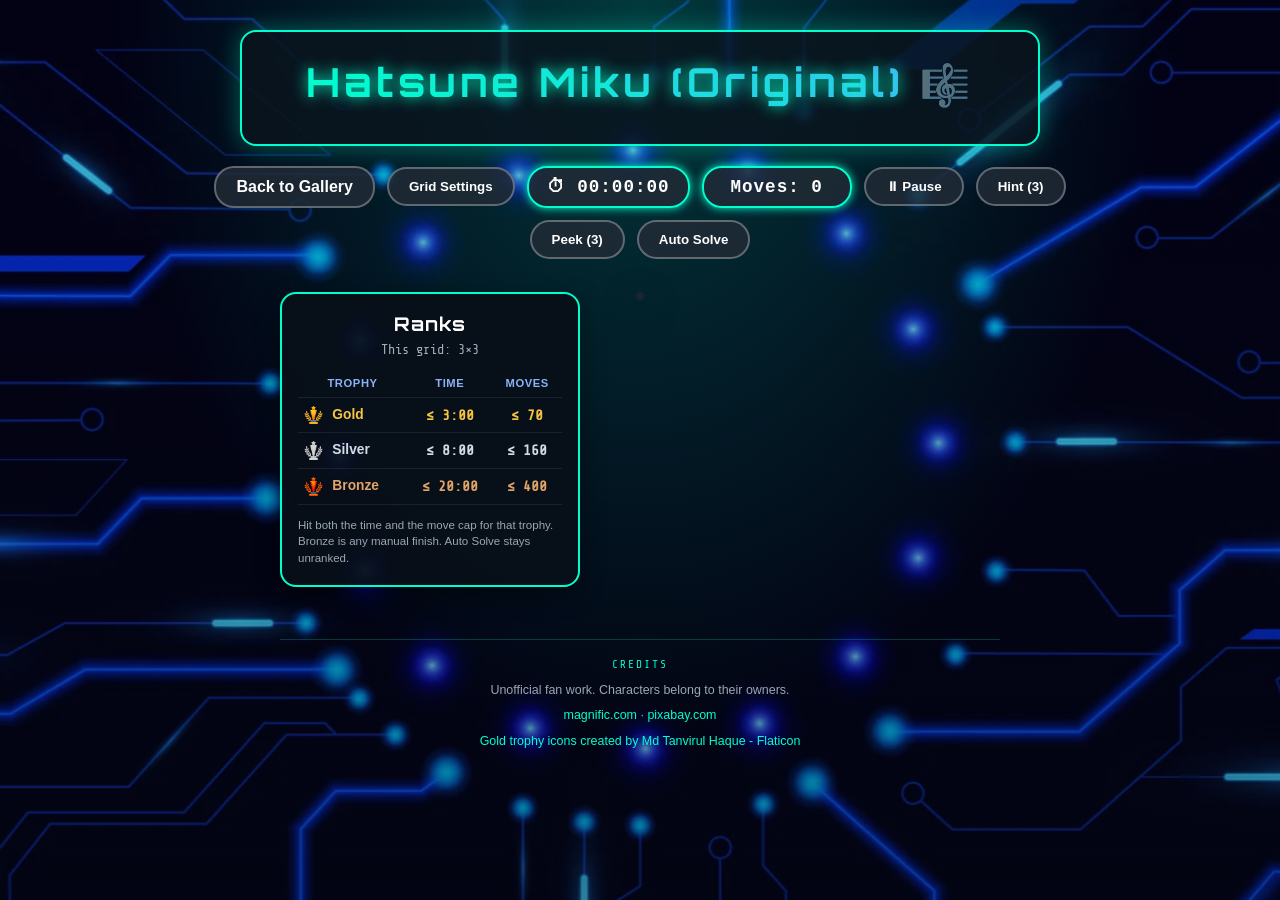
==== workspace_template.html @ a2459b5b "Add Peek timer freeze, footer credits, and the new README screenshot grid." ====
<!DOCTYPE html>
<html lang="en">
<head>
    <meta charset="UTF-8">
    <meta name="viewport" content="width=device-width, initial-scale=1.0">
    <title>Sliding Puzzle Workspace</title>
    <link rel="stylesheet" href="style_sheet.css?v=peek1">
    <link rel="preload" as="image" href="icons/trophy-gold.png?v=crop2">
    <link rel="preload" as="image" href="icons/trophy-silver.png?v=crop2">
    <link rel="preload" as="image" href="icons/trophy-bronze.png?v=crop2">
</head>
<body class="workspace-page">
    <div id="bgImageLayerA" class="bg-image-layer active"></div>
    <div id="bgImageLayerB" class="bg-image-layer"></div>
    <div class="bg-wash" aria-hidden="true"></div>


    <header>
        <h1 id="game-title">Loading Puzzle...</h1>
    </header>

    <main class="controls" aria-label="Game controls and stats">
        <a href="index.html" class="back-btn">Back to Gallery</a>
        <button class="size-btn" onclick="showModificationModal()" aria-haspopup="dialog" aria-controls="mod-modal-overlay">Grid Settings</button>
        <div id="timer-display" class="timer-banner" role="status" aria-live="polite" aria-label="Elapsed Time">00:00:00</div>
        <div id="move-display" class="timer-banner" role="status" aria-live="polite" aria-label="Moves Count">Moves: 0</div>
        <button id="pause-btn" class="size-btn" onclick="togglePauseGame()">Pause</button>
        <button id="hint-btn" class="size-btn" onclick="triggerHint()">Hint (<span id="hints-count">3</span>)</button>
        <button id="peek-btn" class="size-btn" onclick="triggerPeek()">Peek (<span id="peeks-count">3</span>)</button>
        <button id="solve-btn" class="size-btn" onclick="triggerAutoSolve()">Auto Solve</button>
    </main>

    <div class="workspace-stage">
        <aside id="rank-panel" class="rank-panel" aria-label="Rank requirements for this grid">
            <h2>Ranks</h2>
            <p id="rank-grid-label" class="rank-grid-label">This grid: 3×3</p>
            <table class="rank-table">
                <thead>
                    <tr>
                        <th scope="col">Trophy</th>
                        <th scope="col">Time</th>
                        <th scope="col">Moves</th>
                    </tr>
                </thead>
                <tbody id="rank-table-body">
                    <tr class="rank-row-gold">
                        <th scope="row"><img class="trophy-icon" src="icons/trophy-gold.png?v=crop2" width="22" height="22" alt=""> Gold</th>
                        <td>≤ 3:00</td>
                        <td>≤ 70</td>
                    </tr>
                    <tr class="rank-row-silver">
                        <th scope="row"><img class="trophy-icon" src="icons/trophy-silver.png?v=crop2" width="22" height="22" alt=""> Silver</th>
                        <td>≤ 8:00</td>
                        <td>≤ 160</td>
                    </tr>
                    <tr class="rank-row-bronze">
                        <th scope="row"><img class="trophy-icon" src="icons/trophy-bronze.png?v=crop2" width="22" height="22" alt=""> Bronze</th>
                        <td>≤ 20:00</td>
                        <td>≤ 400</td>
                    </tr>
                </tbody>
            </table>
            <p class="rank-note">Hit both the time and the move cap for that trophy. Bronze is any manual finish. Auto Solve stays unranked.</p>
        </aside>
        <div id="puzzle-container" role="grid" aria-label="Sliding Puzzle Grid Board"></div>
    </div>

    <div id="peek-overlay" class="peek-overlay" aria-hidden="true">
        <img id="peek-image" alt="Full illustration reference">
        <p class="peek-caption">Reference</p>
    </div>

    <div id="mod-modal-overlay" class="modal-overlay" role="dialog" aria-modal="true" aria-labelledby="mod-modal-title" aria-describedby="mod-modal-desc" aria-hidden="true">
        <div class="modal-card" id="mod-modal-card">
            <h2 id="mod-modal-title">Grid Size</h2>
            <p id="mod-modal-desc">Pick a square grid. The timer stays paused while this is open.</p>
            <div class="grid-size-picker" role="group" aria-label="Grid size">
                <button type="button" class="grid-size-btn" data-size="3" aria-pressed="false" onclick="selectGridSize(3)">3×3</button>
                <button type="button" class="grid-size-btn" data-size="4" aria-pressed="false" onclick="selectGridSize(4)">4×4</button>
                <button type="button" class="grid-size-btn" data-size="5" aria-pressed="false" onclick="selectGridSize(5)">5×5</button>
                <button type="button" class="grid-size-btn" data-size="6" aria-pressed="false" onclick="selectGridSize(6)">6×6</button>
                <button type="button" class="grid-size-btn" data-size="7" aria-pressed="false" onclick="selectGridSize(7)">7×7</button>
                <button type="button" class="grid-size-btn" data-size="8" aria-pressed="false" onclick="selectGridSize(8)">8×8</button>
            </div>
            <div class="modal-actions">
                <button class="modal-btn cancel" onclick="hideModificationModal()">Cancel</button>
                <button class="modal-btn confirm" onclick="submitGridModification()">Apply Grid</button>
            </div>
        </div>
    </div>

    <div id="pause-modal-overlay" class="modal-overlay" role="dialog" aria-modal="true" aria-labelledby="pause-modal-title" aria-describedby="pause-modal-desc" aria-hidden="true">
        <div class="modal-card">
            <h2 id="pause-modal-title">Paused</h2>
            <p id="pause-modal-desc">Timer is frozen and the board is hidden. Reset shuffles a new board at this grid size.</p>
            <div class="modal-actions">
                <button class="modal-btn retry" type="button" onclick="resetPuzzleFromPause()">Reset Puzzle</button>
                <button class="modal-btn confirm" type="button" onclick="togglePauseGame()">Resume</button>
            </div>
        </div>
    </div>

    <div id="victory-modal-overlay" class="modal-overlay" role="dialog" aria-modal="true" aria-labelledby="victory-title" aria-describedby="victory-message" aria-hidden="true">
        <div class="modal-card" id="victory-modal-card" style="width: 550px; max-width: 95%;">
            <h2 id="victory-title">Clear!</h2>
            <p id="victory-message">You finished the sliding puzzle.</p>
            <div id="certificate-render-area" style="margin: 20px 0;"></div>
            <div class="modal-actions">
                <a href="index.html" class="modal-btn confirm" style="text-decoration: none; text-align: center;">Back to Gallery</a>
                <button class="modal-btn retry" onclick="restartCurrentPuzzle()">Play Again</button>
            </div>
            <div class="social-share-strip">
                <h3>Download or copy the certificate if you want to keep the result.</h3>
            </div>
        </div>
    </div>

    <div id="name-picker-overlay" class="modal-overlay name-picker-overlay" role="dialog" aria-modal="true" aria-labelledby="name-picker-title" aria-describedby="name-picker-desc" aria-hidden="true">
        <div class="modal-card name-picker-card" id="name-picker-card">
            <p class="name-picker-kicker">Stage Clear</p>
            <h2 id="name-picker-title">Pick your name</h2>
            <p id="name-picker-desc" class="name-picker-desc">Tap a word to lock it in place.<br>Reroll unlocked words, then submit.</p>
            <p class="name-picker-preview" id="name-picker-preview" aria-live="polite">Neon Synth Rabbit</p>
            <div class="name-picker-slots">
                <div class="name-slot" id="name-slot-0" role="button" tabindex="0" aria-pressed="false">
                    <span class="name-slot-label">Adjective</span>
                    <span class="name-slot-word" id="name-slot-word-0">Neon</span>
                    <span class="name-slot-lock" id="name-slot-lock-0">Tap to lock</span>
                    <button type="button" class="name-slot-reroll" id="name-slot-reroll-0">Reroll</button>
                </div>
                <div class="name-slot" id="name-slot-1" role="button" tabindex="0" aria-pressed="false">
                    <span class="name-slot-label">Theme</span>
                    <span class="name-slot-word" id="name-slot-word-1">Synth</span>
                    <span class="name-slot-lock" id="name-slot-lock-1">Tap to lock</span>
                    <button type="button" class="name-slot-reroll" id="name-slot-reroll-1">Reroll</button>
                </div>
                <div class="name-slot" id="name-slot-2" role="button" tabindex="0" aria-pressed="false">
                    <span class="name-slot-label">Noun</span>
                    <span class="name-slot-word" id="name-slot-word-2">Rabbit</span>
                    <span class="name-slot-lock" id="name-slot-lock-2">Tap to lock</span>
                    <button type="button" class="name-slot-reroll" id="name-slot-reroll-2">Reroll</button>
                </div>
            </div>
            <div class="name-picker-actions">
                <button type="button" class="modal-btn name-reroll" id="name-reroll-btn">🎲 Reroll Name</button>
                <button type="button" class="modal-btn confirm name-submit" id="name-submit-btn">💾 Submit Score</button>
            </div>
        </div>
    </div>

    <div id="toast-notification" class="toast-container" role="alert" aria-live="assertive"></div>

    <footer class="site-footer">
        <p class="footer-kicker">Credits</p>
        <p>Unofficial fan work. Characters belong to their owners.</p>
        <p>
            <a href="https://magnific.com" rel="noopener noreferrer" target="_blank">magnific.com</a>
            ·
            <a href="https://pixabay.com" rel="noopener noreferrer" target="_blank">pixabay.com</a>
        </p>
        <p>
            <a href="https://www.flaticon.com/free-icons/gold-trophy" title="gold trophy icons">Gold trophy icons created by Md Tanvirul Haque - Flaticon</a>
        </p>
    </footer>

    <script src="records.js?v=peek1"></script>
    <script src="name-picker.js?v=peek1"></script>
    <script src="ambient.js?v=peek1"></script>
    <script src="engine_logic.js?v=peek1"></script>
</body>
</html>
---- style_sheet.css ----
/* Import Theme Fonts from Google Fonts */
@import url('https://fonts.googleapis.com/css2?family=Orbitron:wght@700;900&family=Great+Vibes&family=Cinzel:wght@700;900&family=Metal+Mania&family=Share+Tech+Mono&display=swap');

:root {
    --ambient-color: #00ffcc;
    --ambient-color-soft: rgba(0, 255, 204, 0.22);
}

html {
    height: auto;
    overflow-y: auto;
}

body {
    margin: 0;
    padding: 0 0 40px 0;
    font-family: 'Segoe UI', Tahoma, Geneva, Verdana, sans-serif;
    background: #071018;
    display: flex;
    flex-direction: column;
    align-items: center;
    min-height: 100vh;
    color: #ffffff;
    overflow-x: hidden;
    overflow-y: auto;
    box-sizing: border-box;
    position: relative;
}

.bg-image-layer {
    position: fixed;
    inset: 0;
    z-index: -2;
    background-color: #071018;
    background-size: cover;
    background-position: center center;
    background-repeat: no-repeat;
    opacity: 0;
    transform: scale(1.06);
    transition: opacity 2.4s ease;
    pointer-events: none;
    will-change: opacity;
}

.bg-image-layer.active {
    opacity: 1;
}

.bg-wash {
    position: fixed;
    inset: 0;
    z-index: -1;
    pointer-events: none;
    background:
        radial-gradient(ellipse at 50% 0%, var(--ambient-color-soft) 0%, transparent 58%),
        linear-gradient(180deg, rgba(5, 10, 16, 0.18) 0%, rgba(5, 10, 16, 0.42) 100%);
    transition: background 2.4s ease;
}

@media (prefers-reduced-motion: reduce) {
    .bg-image-layer { transition: none; }
}

header, main, .daily-stage, .character-roster, .controls, .workspace-stage, .rank-panel, #puzzle-container, .week-tally, .site-footer {
    position: relative;
    z-index: 2;
}

/* Emoji Reset - Strips all parent gradients, shadows, and text effects */
.emoji, .plain-emoji {
    font-family: "Apple Color Emoji", "Segoe UI Emoji", "Segoe UI Symbol", "Noto Color Emoji", sans-serif !important;
    -webkit-text-fill-color: initial !important;
    color: initial !important;
    text-shadow: none !important;
    filter: none !important;
    background: none !important;
    -webkit-background-clip: initial !important;
    background-clip: initial !important;
    display: inline-block;
    vertical-align: middle;
}

/* Futuristic Header Container */
header {
    text-align: center;
    margin: 30px auto 10px;
    padding: 25px 50px;
    background: rgba(10, 20, 30, 0.85);
    border: 2px solid #00ffcc;
    border-radius: 16px;
    box-shadow: 0 0 25px rgba(0, 255, 204, 0.35);
    max-width: 800px;
    width: 85%;
    box-sizing: border-box;
}

header h1 {
    font-family: 'Orbitron', sans-serif;
    font-size: 2.5rem;
    letter-spacing: 4px;
    margin: 0 0 10px 0;
    background: linear-gradient(45deg, #00ffcc, #4da6ff);
    background-clip: text; /* standard property for compatibility */
    -webkit-background-clip: text;
    -webkit-text-fill-color: transparent;
    text-shadow: 0 0 10px rgba(0, 255, 204, 0.5);
}

header p {
    font-family: 'Share Tech Mono', monospace;
    font-size: 1rem;
    color: #8ab4f8;
    margin: 0;
    letter-spacing: 1px;
}

/* Character roster — stacked panels instead of the old dice formation */
.character-roster {
    display: flex;
    flex-direction: column;
    gap: 18px;
    width: min(980px, 94vw);
    padding: 12px 0 36px;
    box-sizing: border-box;
}

.character-panel {
    --theme-color: #00ffcc;
    display: grid;
    grid-template-columns: 240px minmax(0, 1fr);
    gap: 18px;
    align-items: center;
    padding: 14px 16px;
    border-radius: 22px;
    border: 2px solid color-mix(in srgb, var(--theme-color) 75%, #ffffff 10%);
    background:
        linear-gradient(135deg, color-mix(in srgb, var(--theme-color) 24%, transparent), rgba(6, 12, 20, 0.78));
    box-shadow: 0 8px 28px rgba(0, 0, 0, 0.35), 0 0 22px color-mix(in srgb, var(--theme-color) 22%, transparent);
    content-visibility: auto;
    contain-intrinsic-size: 180px;
}

.theme-miku-original { --theme-color: #00ffcc; }
.theme-miku-supreme { --theme-color: #4da6ff; }
.theme-miku-honey { --theme-color: #ff007f; }
.theme-miku-25ji { --theme-color: #ff00ff; }
.theme-vflower { --theme-color: #b266ff; }

/* Name banner — no hover dimming */
.character-box {
    width: 100%;
    height: 150px;
    border: 3px solid var(--glow-color, var(--theme-color));
    border-radius: 14px;
    display: flex;
    justify-content: center;
    align-items: center;
    position: relative;
    overflow: hidden;
    background-repeat: no-repeat;
    background-size: cover;
    background-position: center;
    box-shadow: 0 0 16px var(--glow-color, var(--theme-color));
    box-sizing: border-box;
}

.character-box::after {
    content: '';
    position: absolute;
    inset: 0;
    background: linear-gradient(180deg, rgba(0, 0, 0, 0.12) 0%, rgba(0, 0, 0, 0.38) 100%);
    z-index: 1;
    pointer-events: none;
}

/* Character Card Specific BG Images */
.miku-original-card {
    --glow-color: #00ffcc;
    background-image: url('BG-character-cards/Hatsune-Miku/Hatsune-Miku-card/futuristic-hub-bg.webp');
    background-size: cover;             
    background-position: center; 
}

.miku-supreme-card {
    --glow-color: #4da6ff;
    background-image: url('BG-character-cards/Hatsune-Miku/Supreme-card/studiopratisaad0-diamond-642131_640edit.webp');
    background-size: cover;
    background-position: center;
}

.miku-honey-card {
    --glow-color: #ff007f;
    background-image: url('BG-character-cards/Hatsune-Miku/Honey-Whip-card/geralt-arrangement-2801824_640-edit.webp');
    background-size: cover;
    background-position: center;
}

.miku-25ji-card {
    --glow-color: #ff00ff;
    background-image: url('BG-character-cards/Hatsune-Miku/25-ji-card/geralt-time-4728962_640.webp');
    background-size: cover;
    background-position: center;
}

.vflower-card {
    --glow-color: #9933ff;
    background-image: url('BG-character-cards/VFlower-V3/darkmoon_art-balcony-8865325_1280.webp');
    background-size: cover;
    background-position: center;
}

/* Thematic 3D Character Name Titles with custom Fonts & 2-toned Gradients */
.card-title {
    font-size: 2.1rem;
    z-index: 2;
    text-align: center;
    white-space: nowrap;
    color: #ffffff;
}


/* Hatsune Miku: Futuristic Font & Aqua/Cyan Gradient */
.miku-original-card .card-title {
    font-family: 'Orbitron', sans-serif;
    font-weight: 900;
    background: linear-gradient(180deg, #ffffff 30%, #a3fff2 100%);
    background-clip: text;
    -webkit-background-clip: text;
    -webkit-text-fill-color: transparent;
    text-shadow: 
        1px 1px 0px #0fa4c9, 
        3px 3px 0px #01473a, 
        0px 0px 15px rgba(0, 255, 204, 0.95),
        0px 0px 25px rgba(0, 255, 204, 0.5);
}

/* Honey Whip: Cutesy Readable Script & Hot Pink Gradient */
.miku-honey-card .card-title {
    font-family: 'Great Vibes', cursive;
    font-size: 2.4rem;
    font-weight: bold;
    background: linear-gradient(180deg, #ffffff 30%, #ff9ce6 100%);
    background-clip: text;
    -webkit-background-clip: text;
    -webkit-text-fill-color: transparent;
    text-shadow: 
        1px 1px 0px #b4068f, 
        3px 3px 0px #4d0026, 
        0px 0px 15px rgba(255, 0, 127, 0.95),
        0px 0px 25px rgba(255, 0, 127, 0.5);
}

/* Supreme: Royal Font & Regal Blue-Gold Hue Gradient */
.miku-supreme-card .card-title {
    font-family: 'Cinzel', serif;
    font-weight: 900;
    background: linear-gradient(180deg, #ffffff 30%, #b3d7ff 100%);
    background-clip: text;
    -webkit-background-clip: text;
    -webkit-text-fill-color: transparent;
    text-shadow: 
        1px 1px 0px #a30202, 
        3px 3px 0px #002244, 
        0px 0px 15px rgba(77, 166, 255, 0.95),
        0px 0px 25px rgba(77, 166, 255, 0.5);
}

/* 25-ji: Brightened and optimized for perfect dark-background readability */
.miku-25ji-card .card-title {
    font-family: 'Orbitron', sans-serif;
    font-weight: 900;
    font-size: 2.1rem;
    color: #ffffff; /* Failsafe color */
    background: linear-gradient(180deg, #ffffff 20%, #ffb3ff 100%);
    background-clip: text;
    -webkit-background-clip: text;
    -webkit-text-fill-color: transparent;
    text-shadow: 
        1px 1px 2px #d80c6b, 
        3px 3px 4px #100010, 
        0px 0px 18px rgba(255, 0, 255, 1),
        0px 0px 30px rgba(255, 0, 255, 0.6);
}

/* VFlower V3: Gothic & Intense Magenta-Violet Gradient */
.vflower-card .card-title {
    font-family: 'Metal Mania', serif;
    font-size: 2.3rem;
    background: linear-gradient(180deg, #ffffff 30%, #dfbfff 100%);
    background-clip: text;
    -webkit-background-clip: text;
    -webkit-text-fill-color: transparent;
    text-shadow: 
        1px 1px 0px #690659, 
        3px 3px 0px #300060, 
        0px 0px 15px rgba(153, 51, 255, 0.95),
        0px 0px 25px rgba(153, 51, 255, 0.5);
}

/* Horizontal Thumbnail Choice Track — wraps so puzzle picks are never clipped */
.thumbnail-row {
    display: flex;
    flex-direction: row;
    flex-wrap: wrap;
    gap: 10px;
    justify-content: flex-start;
    align-content: center;
    width: 100%;
    max-width: 100%;
    margin-top: 0;
    padding: 0;
    box-sizing: border-box;
}

.thumb-link {
    position: relative;
    display: inline-block;
    flex: 0 0 auto;
    width: 88px;
    height: 52px;
    border-radius: 8px;
    border: 2px solid rgba(255, 255, 255, 0.7);
    overflow: hidden;
    box-shadow: 0 4px 6px rgba(0,0,0,0.3);
    transition: transform 0.2s cubic-bezier(0.175, 0.885, 0.32, 1.275), border-color 0.2s;
    box-sizing: border-box;
}

.thumb-link:hover {
    transform: scale(1.06);
    border-color: #ffffff;
    box-shadow: 0 6px 12px rgba(255, 255, 255, 0.4);
}

.thumb-img {
    width: 100%;
    height: 100%;
    object-fit: cover;
    display: block;
}

/* Gallery Hover Pop Preview Window — window matches image aspect, no letterbox */
.hover-preview-pop {
    position: fixed;
    width: auto;
    height: auto;
    padding: 0;
    overflow: hidden;
    background: #0b141c;
    border: 2px solid var(--theme-color, #ff69b4);
    border-radius: 10px;
    box-shadow: 0 8px 22px rgba(0, 0, 0, 0.72);
    pointer-events: none;
    opacity: 0;
    transition: opacity 0.12s ease;
    z-index: 1000;
}

.hover-preview-pop img {
    display: block;
    width: auto;
    height: auto;
    max-width: 268px;
    max-height: 200px;
    object-fit: contain;
}

/* Game Interface Page Controls */
.controls {
    margin: 10px auto 25px;
    display: flex;
    align-items: center;
    gap: 12px;
    flex-wrap: wrap;
    justify-content: center;
    max-width: 900px;
}

.size-btn, .back-btn {
    background: rgba(32, 43, 54, 0.85);
    border: 2px solid rgba(255, 255, 255, 0.3);
    padding: 10px 20px;
    border-radius: 20px;
    cursor: pointer;
    font-weight: bold;
    text-decoration: none;
    color: #fff;
    transition: background-color 0.2s, border-color 0.2s, color 0.2s, transform 0.1s;
}

.size-btn:hover, .back-btn:hover {
    background: #ffffff;
    border-color: #ffffff;
    color: #111a22;
    transform: translateY(-1px);
}

.size-btn:disabled {
    opacity: 0.45;
    cursor: default;
    transform: none;
    background: rgba(32, 43, 54, 0.85);
    border-color: rgba(255, 255, 255, 0.3);
    color: #fff;
}

/* Dynamic Live Timer stopwatch formatting banner */
.timer-banner {
    background: rgba(32, 43, 54, 0.85);
    border: 2px solid var(--modal-theme-color, #ff69b4);
    box-shadow: 0 0 10px var(--modal-theme-color, rgba(255,105,180,0.3));
    color: white;
    padding: 9px 18px;
    border-radius: 20px;
    font-weight: bold;
    font-family: 'Courier New', Courier, monospace;
    font-size: 1.1rem;
    letter-spacing: 1px;
    min-width: 110px;
    text-align: center;
}

/* Immersive Puzzle Workspace Board Wrapper */
.workspace-stage {
    display: grid;
    grid-template-columns: 300px minmax(0, auto) 300px;
    justify-content: center;
    justify-items: stretch;
    align-items: start;
    column-gap: 56px;
    width: min(1320px, 98vw);
    margin: 8px auto 24px;
    position: relative;
    z-index: 2;
    box-sizing: border-box;
}

.rank-panel {
    width: 300px;
    max-width: 300px;
    background: rgba(8, 16, 24, 0.92);
    border: 2px solid var(--modal-theme-color, #00ffcc);
    border-radius: 16px;
    padding: 18px 16px 18px;
    box-shadow: 0 8px 24px rgba(0, 0, 0, 0.45);
    box-sizing: border-box;
    grid-column: 1;
}

.rank-panel h2 {
    margin: 0 0 6px;
    font-family: 'Orbitron', sans-serif;
    font-size: 1.18rem;
    letter-spacing: 1px;
    color: #fff;
    text-align: center;
}

.rank-grid-label {
    margin: 0 0 12px;
    text-align: center;
    font-family: 'Share Tech Mono', monospace;
    font-size: 0.84rem;
    color: #a0aec0;
}

.rank-tally {
    list-style: none;
    margin: 0;
    padding: 0;
}

.rank-tally-row {
    display: grid;
    grid-template-columns: 28px 1fr auto;
    align-items: center;
    gap: 8px;
    padding: 10px 6px;
    border-bottom: 1px solid rgba(255, 255, 255, 0.08);
    font-weight: 700;
}

.rank-tally-label { text-align: left; }
.rank-tally-count {
    font-family: 'Share Tech Mono', monospace;
    font-size: 1.05rem;
}

.rank-table {
    width: 100%;
    border-collapse: collapse;
    font-size: 0.86rem;
}

.rank-table th,
.rank-table td {
    padding: 8px 6px;
    border-bottom: 1px solid rgba(255, 255, 255, 0.08);
    text-align: center;
    vertical-align: middle;
}

.rank-table thead th {
    font-size: 0.7rem;
    letter-spacing: 0.6px;
    text-transform: uppercase;
    color: #8ab4f8;
    font-weight: 700;
}

.rank-table tbody th {
    text-align: left;
    font-weight: 700;
    white-space: nowrap;
}

.rank-table tbody td {
    font-family: 'Share Tech Mono', monospace;
    font-size: 0.92rem;
    font-weight: 700;
}

.rank-table tbody th img,
.rank-table tbody th .trophy-icon {
    margin-right: 6px;
    margin-left: 0;
    vertical-align: middle;
}

.trophy-icon {
    display: inline-block;
    vertical-align: middle;
    object-fit: contain;
    width: 1.35em;
    height: 1.35em;
    background: transparent;
}

.rank-row-gold, .rank-row-gold th, .rank-row-gold td { color: #f5c542; }
.rank-row-silver, .rank-row-silver th, .rank-row-silver td { color: #d5dbe6; }
.rank-row-bronze, .rank-row-bronze th, .rank-row-bronze td { color: #e0a36a; }

.rank-note {
    margin: 12px 0 0;
    font-size: 0.72rem;
    line-height: 1.45;
    color: #9aa7b5;
}

.rank-notices {
    margin-top: 10px;
    font-size: 0.72rem;
    line-height: 1.4;
    color: #bfeff5;
}
.rank-notices p { margin: 0 0 6px; }

.rank-downloads {
    display: flex;
    flex-direction: column;
    gap: 8px;
    margin-top: 12px;
}

.rank-dl-btn {
    background: rgba(0, 255, 204, 0.12);
    border: 1px solid var(--modal-theme-color, #00ffcc);
    color: #e8fffb;
    border-radius: 999px;
    padding: 8px 12px;
    font-weight: 700;
    cursor: pointer;
    font-size: 0.78rem;
}
.rank-dl-btn:hover { filter: brightness(1.12); }

#puzzle-container {
    position: relative;
    background: #2c3e50;
    border: 4px solid #1a252f;
    border-radius: 12px;
    overflow: hidden;
    margin: 0 auto;
    grid-column: 2;
    justify-self: center;
    box-shadow: 0 10px 35px rgba(0, 0, 0, 0.6);
}

@media screen and (max-width: 980px) {
    .workspace-stage {
        display: flex;
        flex-direction: column;
        align-items: center;
        justify-content: flex-start;
        gap: 22px;
        width: min(640px, 96vw);
        column-gap: 0;
    }
    #puzzle-container {
        order: 1;
        grid-column: auto;
    }
    .rank-panel {
        order: 2;
        width: min(520px, 92vw);
        max-width: min(520px, 92vw);
        grid-column: auto;
    }
}

/* Square Sliding puzzle tiles with smooth transitions */
.puzzle-piece {
    position: absolute;
    cursor: pointer;
    touch-action: none;
    will-change: left, top;
    box-sizing: border-box;
    border: 1.5px solid rgba(26, 37, 47, 0.75);
    border-radius: 6px;
    
    /* Sliding Animations */
    transition: left 0.18s cubic-bezier(0.25, 1, 0.5, 1), top 0.18s cubic-bezier(0.25, 1, 0.5, 1), opacity 0.2s;
    
    /* 3D Bevel Edge Effect */
    filter: 
        drop-shadow(1px 1.5px 0.5px rgba(255, 255, 255, 0.3)) 
        drop-shadow(-1px -1px 0.5px rgba(0, 0, 0, 0.5))
        drop-shadow(2px 3px 5px rgba(0, 0, 0, 0.3));
}

.puzzle-piece:active {
    filter: 
        drop-shadow(1px 1px 0.5px rgba(255, 255, 255, 0.2)) 
        drop-shadow(-1px -1px 0.5px rgba(0, 0, 0, 0.6));
}

/*Clean numerical overlays displayed upon clicking "Hint" (With Perfect Center Alignment) */ 
.tile-hint-number { 
position: absolute; 
top: 50%; 
left: 50%; 
transform: translate(-50%, -50%); 
background: rgba(17, 26, 34, 0.95); 
border: 2.5px solid var(--modal-theme-color, #00ffcc); 
color: #ffffff; 
font-size: 1.4rem; 
font-weight: 900; 
width: 40px; 
height: 40px; 
border-radius: 50%;

/* Perfect Center Grid Alignment */
display: inline-grid;
place-items: center;
align-content: center;
justify-content: center;
text-align: center;

/* Corrects text shift artifacts across different font engines */
line-height: 0; 
padding: 0;
margin: 0;
box-sizing: border-box;
box-shadow: 0 0 12px var(--modal-theme-color, rgba(0, 255, 204, 0.65));
pointer-events: none;
z-index: 10;
}
/* == Accessible Keyboard Focus Rings and Button Resets for Dynamic Grid Elements == */
button:focus-visible, a:focus-visible, input:focus-visible { 
outline: 3px solid var(--modal-theme-color, #00ffcc); 
outline-offset: 3px; 
box-shadow: 0 0 12px var(--modal-theme-color, rgba(0, 255, 204, 0.85)); 
}

/* Specific reset when the .puzzle-piece is generated as a <button> element */ 
button.puzzle-piece { background-color: transparent; 
padding: 0; 
margin: 0; 
font-family: inherit; 
color: inherit; 
text-align: inherit; }
button.puzzle-piece:focus-visible { 
outline-offset: -3px; 
/* Keeps the focus glow contained precisely inside the tile boundaries */ 
box-shadow: inset 0 0 15px var(--modal-theme-color, #00ffcc); 
}

/* Custom Interactive Modals (Popup Overlays) */
.modal-overlay {
    position: fixed;
    top: 0;
    left: 0;
    width: 100vw;
    height: 100vh;
    background: rgba(0, 0, 0, 0.8);
    display: flex;
    justify-content: center;
    align-items: center;
    z-index: 100000;
    opacity: 0;
    pointer-events: none;
    transition: opacity 0.3s ease-in-out;
    backdrop-filter: none;
}

.modal-overlay.show {
    opacity: 1;
    pointer-events: auto;
}

.modal-card {
    background: #202b36;
    border: 3px solid var(--modal-theme-color, #00ffcc);
    border-radius: 16px;
    padding: 30px;
    width: 440px;
    max-width: 90%;
    box-shadow: 0 0 25px var(--modal-theme-color, rgba(0, 255, 204, 0.4));
    color: white;
    text-align: center;
    transform: scale(0.85);
    transition: transform 0.3s ease-out;
}

.modal-overlay.show .modal-card {
    transform: scale(1);
}

.modal-card h2 {
    margin-top: 0;
    font-size: 1.8rem;
    color: #fff;
    text-shadow: 0 0 10px var(--modal-theme-color, #00ffcc);
}

.modal-card p {
    font-size: 1rem;
    line-height: 1.5;
    color: #e0e0e0;
    margin: 15px 0 25px;
}

.modal-card input[type="number"] {
    width: 100%;
    box-sizing: border-box;
    padding: 12px;
    border-radius: 8px;
    border: 2px solid #4a5c6e;
    background: #111a22;
    color: white;
    font-size: 1.2rem;
    font-weight: bold;
    text-align: center;
    outline: none;
    transition: border-color 0.2s;
    margin-bottom: 25px;
}

.modal-card input[type="number"]:focus {
    border-color: var(--modal-theme-color, #00ffcc);
}

.grid-size-picker {
    display: grid;
    grid-template-columns: repeat(3, minmax(0, 1fr));
    gap: 12px;
    margin: 4px 0 22px;
}

.grid-size-btn {
    aspect-ratio: 1;
    width: 100%;
    min-height: 68px;
    border-radius: 16px;
    border: 2px solid rgba(0, 255, 204, 0.32);
    background: #101820;
    color: #e8f7f4;
    font-family: 'Share Tech Mono', monospace;
    font-size: clamp(1rem, 3.4vw, 1.2rem);
    font-weight: 800;
    letter-spacing: 0.04em;
    cursor: pointer;
    transition: background 0.15s ease, border-color 0.15s ease, color 0.15s ease, transform 0.1s ease;
}

.grid-size-btn:hover {
    border-color: var(--modal-theme-color, #00ffcc);
    color: #fff;
}

.grid-size-btn:focus-visible {
    outline: 2px solid var(--modal-theme-color, #00ffcc);
    outline-offset: 2px;
}

.grid-size-btn.is-selected,
.grid-size-btn[aria-pressed="true"] {
    background: var(--modal-theme-color, #00ffcc);
    color: #04222a;
    border-color: var(--modal-theme-color, #00ffcc);
    box-shadow: 0 0 16px rgba(0, 255, 204, 0.28);
}

.grid-size-btn:active {
    transform: scale(0.97);
}

.modal-actions {
    display: flex;
    gap: 15px;
    justify-content: center;
    flex-wrap: wrap;
}

.modal-btn {
    flex: 1;
    min-width: 110px;
    border: none;
    padding: 12px 20px;
    border-radius: 25px;
    font-size: 1rem;
    font-weight: bold;
    cursor: pointer;
    transition: background 0.2s, transform 0.1s;
    outline: none;
}

.modal-btn:active {
    transform: scale(0.97);
}

.modal-btn.confirm {
    background: var(--modal-theme-color, #00ffcc);
    color: #111a22;
}

.modal-btn.confirm:hover {
    background: white;
    color: #111a22;
}

.modal-btn.cancel {
    background: #34495e;
    color: white;
}

.modal-btn.cancel:hover {
    background: #4e6a85;
}

.modal-btn.retry {
    background: #e74c3c;
    color: white;
}

.modal-btn.retry:hover {
    background: #ff6b5b;
}

/* Victory Social Sharing Strip */
.social-share-strip {
    margin-top: 25px;
    padding-top: 20px;
    border-top: 1px dashed rgba(255,255,255,0.15);
}

.social-share-strip h3 {
    font-size: 1rem;
    color: #fff;
    margin-bottom: 12px;
    letter-spacing: 0.5px;
}

.social-buttons {
    display: flex;
    justify-content: center;
    gap: 10px;
}

.share-btn {
    text-decoration: none;
    padding: 8px 16px;
    border-radius: 20px;
    font-size: 0.85rem;
    font-weight: bold;
    color: white;
    display: flex;
    align-items: center;
    gap: 6px;
    transition: transform 0.2s, filter 0.2s;
}

.share-btn:hover {
    transform: translateY(-2px);
    filter: brightness(1.15);
}

.share-btn.fb { background-color: #1877f2; }
.share-btn.tw { background-color: #1da1f2; }
.share-btn.ig { background-color: #e1306c; }

/* In-App Toast Container */
.toast-container {
    position: fixed;
    bottom: -80px;
    left: 50%;
    transform: translateX(-50%);
    background: rgba(32, 43, 54, 0.95);
    border: 2px solid var(--modal-theme-color, #ff69b4);
    box-shadow: 0 4px 20px rgba(0, 0, 0, 0.6);
    color: #fff;
    padding: 14px 24px;
    border-radius: 30px;
    font-weight: 600;
    font-size: 0.95rem;
    z-index: 200000;
    transition: bottom 0.4s cubic-bezier(0.175, 0.885, 0.32, 1.275);
    text-align: center;
    pointer-events: none;
    max-width: 90%;
}

.toast-container.show {
    bottom: 30px;
}

/* Particle Systems */
.particle {
    position: absolute;
    pointer-events: none;
    border-radius: 50%;
    animation: floatOut 0.6s ease-out forwards;
    z-index: 2000;
}

@keyframes floatOut {
    0% { transform: translate(0, 0) scale(1); opacity: 1; }
    100% { transform: translate(var(--dx), var(--dy)) scale(0); opacity: 0; }
}

/* ==========================================================================
   Responsive gallery — tuned for itch.io embeds (e.g. 1280×720) and smaller
   ========================================================================== */

@media screen and (max-width: 900px) {
    .character-panel {
        grid-template-columns: 1fr;
        max-width: 520px;
        margin: 0 auto;
        width: 100%;
    }
    .character-box {
        height: 130px;
    }
    .thumbnail-row {
        justify-content: center;
    }
    header {
        margin-top: 16px;
        padding: 16px 20px;
        width: 92%;
    }
    header h1 {
        font-size: 1.9rem;
        letter-spacing: 2px;
    }
}

@media screen and (max-width: 700px) {
    .character-roster {
        width: 94vw;
        gap: 14px;
    }
    .character-box {
        height: 120px;
    }
    .card-title {
        font-size: 1.5rem;
        white-space: normal;
        padding: 0 6px;
    }
    .miku-honey-card .card-title {
        font-size: 2rem;
    }
    .thumb-link {
        width: 72px;
        height: 44px;
    }
}

@media screen and (max-height: 800px) {
    header {
        margin: 14px auto 6px;
        padding: 14px 24px;
    }
    header h1 {
        font-size: 1.8rem;
        margin-bottom: 4px;
    }
    header p {
        font-size: 0.9rem;
    }
    .character-roster {
        padding-top: 8px;
        padding-bottom: 24px;
    }
}

/* 🏆 Dynamic Canvas Certificate Styling Extension 🏆 */
.generated-cert-container {
    background: #111a22;
    border-radius: 12px;
    padding: 10px;
    border: 1px solid rgba(255, 255, 255, 0.1);
    box-shadow: inset 0 0 10px rgba(0,0,0,0.8);
    max-width: 100%;
}

/* Keep preview inside the modal — never stretched, never taller than ~55vh */
.cert-image-preview {
    display: block;
    width: auto;
    max-width: 100%;
    max-height: 55vh;
    height: auto;
    margin: 0 auto 12px auto;
    border-radius: 8px;
    border: 1px solid var(--modal-theme-color);
    object-fit: contain;
}

.cert-actions {
    display: flex;
    gap: 10px;
    justify-content: center;
    margin-top: 5px;
    flex-wrap: wrap;
}

/* Victory modal: scroll if needed, constrained width */
#victory-modal-card {
    max-height: 90vh;
    overflow-y: auto;
    width: min(560px, 95vw) !important;
}

/* ---- Daily stage + gallery progress ---- */
.gallery-progress {
    margin: 10px 0 0;
    font-family: 'Share Tech Mono', monospace;
    letter-spacing: 0.04em;
    color: #bfeff5;
}

.week-tally {
    width: min(920px, 92vw);
    margin: 10px auto 8px;
    background: rgba(8, 16, 24, 0.88);
    border: 2px solid rgba(0, 255, 204, 0.55);
    border-radius: 16px;
    padding: 14px 18px 16px;
    box-sizing: border-box;
    text-align: center;
}

.week-tally-kicker {
    margin: 0;
    font-size: 0.75rem;
    letter-spacing: 0.18em;
    text-transform: uppercase;
    color: #00ffcc;
    font-family: 'Share Tech Mono', monospace;
}

.week-tally-range {
    margin: 4px 0 10px;
    color: #bfeff5;
    font-family: 'Share Tech Mono', monospace;
    font-size: 0.9rem;
}

.week-tally-row {
    list-style: none;
    display: flex;
    justify-content: center;
    gap: 28px;
    margin: 0;
    padding: 0;
    flex-wrap: wrap;
    font-weight: 800;
    font-size: 1.05rem;
}

.week-tally-row strong {
    font-family: 'Share Tech Mono', monospace;
    margin-left: 6px;
}

.week-tally-row li {
    display: flex;
    align-items: center;
    gap: 8px;
}

.week-trophy,
.week-tally-row .trophy-icon {
    width: 28px;
    height: 28px;
    margin: 0;
}

.week-emoji { margin-right: 4px; }

.week-tally-reset {
    margin: 10px 0 0;
    color: #9aa7b5;
    font-size: 0.8rem;
}

.week-tally .rank-downloads {
    flex-direction: row;
    flex-wrap: wrap;
    justify-content: center;
}

.daily-stage {
    width: min(920px, 92vw);
    margin: 8px auto 6px;
    display: grid;
    grid-template-columns: 1fr minmax(160px, 240px);
    gap: 18px;
    align-items: center;
    background:
        linear-gradient(135deg, rgba(0, 255, 204, 0.18), rgba(6, 12, 20, 0.82));
    border: 2px solid #00ffcc;
    border-radius: 16px;
    padding: 16px 20px;
    box-sizing: border-box;
    box-shadow: 0 0 22px rgba(0, 255, 204, 0.18);
}

.daily-kicker {
    margin: 0;
    font-size: 0.75rem;
    letter-spacing: 0.18em;
    text-transform: uppercase;
    color: #00ffcc;
    font-family: 'Share Tech Mono', monospace;
}

.daily-stage h2 {
    margin: 6px 0 8px;
    font-family: 'Orbitron', sans-serif;
    font-size: 1.15rem;
}

.daily-meta {
    margin: 0 0 12px;
    color: #a0aec0;
    font-size: 0.9rem;
}

.daily-play {
    display: inline-block;
    background: #00ffcc;
    color: #04222a;
    font-weight: 800;
    text-decoration: none;
    padding: 10px 16px;
    border-radius: 999px;
}

.daily-play:hover { filter: brightness(1.08); }

.daily-art-wrap {
    width: 100%;
    max-width: 240px;
    height: 180px;
    margin-left: auto;
    border-radius: 12px;
    overflow: hidden;
    border: 2px solid rgba(0,255,204,0.45);
    background: rgba(4, 10, 16, 0.85);
    display: flex;
    align-items: center;
    justify-content: center;
    box-sizing: border-box;
}

.daily-art {
    display: block;
    max-width: 100%;
    max-height: 100%;
    width: auto;
    height: auto;
    object-fit: contain;
    object-position: center;
}

.daily-stage.is-cleared {
    border-color: #ffd76a;
    box-shadow: 0 0 18px rgba(255, 215, 106, 0.2);
}

.thumb-link.is-cleared {
    border-color: #ffd76a;
}

.thumb-badge,
.thumb-pb {
    position: absolute;
    left: 0;
    right: 0;
    z-index: 2;
    pointer-events: none;
    text-align: center;
    font-size: 9px;
    line-height: 1.1;
    color: #ffd76a;
    text-shadow: 0 1px 2px #000;
    background: rgba(0,0,0,0.55);
}

.thumb-badge { top: 0; letter-spacing: 1px; }
.thumb-pb { bottom: 0; color: #e2e8f0; font-family: 'Share Tech Mono', monospace; }

.star-rank {
    display: inline-flex;
    align-items: center;
    gap: 5px;
    color: #ffd76a;
    letter-spacing: 1px;
    line-height: 1;
}

.victory-rank-line {
    display: inline-flex;
    align-items: center;
    justify-content: center;
    gap: 8px;
    margin-top: 6px;
    line-height: 1;
}

.star-rank .trophy-icon {
    width: 1em;
    height: 1em;
    margin: 0;
    flex-shrink: 0;
}

.thumb-badge .trophy-icon {
    width: 14px;
    height: 14px;
    margin: 2px 0 0;
}

.peek-overlay {
    position: fixed;
    inset: 0;
    display: flex;
    flex-direction: column;
    align-items: center;
    justify-content: center;
    background: rgba(4, 8, 14, 0.72);
    z-index: 120000;
    opacity: 0;
    pointer-events: none;
    transition: opacity 0.18s ease;
}

.peek-overlay.show {
    opacity: 1;
    pointer-events: auto;
}

.peek-overlay img {
    max-width: min(88vw, 720px);
    max-height: 70vh;
    object-fit: contain;
    border: 3px solid var(--modal-theme-color, #00ffcc);
    border-radius: 12px;
    box-shadow: 0 12px 40px rgba(0,0,0,0.55);
}

.peek-caption {
    margin: 10px 0 0;
    font-family: 'Share Tech Mono', monospace;
    color: #e2e8f0;
}

.name-picker-overlay {
    z-index: 110000;
    background: rgba(4, 8, 14, 0.86);
}

.name-picker-card {
    width: min(540px, 94vw);
    background: #0a1218;
    border: 2px solid #00ffcc;
    border-radius: 20px;
    padding: 28px 22px 22px;
    box-shadow: 0 0 28px rgba(0, 255, 204, 0.22), 0 0 46px rgba(255, 77, 154, 0.14);
    text-align: center;
}

.name-picker-kicker {
    margin: 0 0 6px;
    letter-spacing: 0.22em;
    text-transform: uppercase;
    color: #00ffcc;
    font-family: 'Share Tech Mono', monospace;
    font-size: 0.72rem;
}

.name-picker-card h2 {
    margin: 0;
    font-family: 'Orbitron', sans-serif;
    font-size: clamp(1.35rem, 4vw, 1.8rem);
    color: #fff;
}

.name-picker-card .name-picker-desc {
    margin: 12px auto 10px;
    max-width: 28rem;
    width: 100%;
    color: #b7c5d0;
    font-size: 0.92rem;
    line-height: 1.55;
    text-align: center;
    text-wrap: balance;
}

.name-picker-preview {
    margin: 4px 0 16px;
    font-family: 'Orbitron', sans-serif;
    font-size: clamp(1.15rem, 3.6vw, 1.55rem);
    color: #ff4d9a;
    letter-spacing: 0.04em;
    text-shadow: 0 0 16px rgba(255, 77, 154, 0.45);
    min-height: 1.4em;
}

.name-picker-slots {
    display: grid;
    grid-template-columns: repeat(3, minmax(0, 1fr));
    gap: 10px;
    margin: 0 0 18px;
}

.name-slot {
    display: flex;
    flex-direction: column;
    align-items: center;
    justify-content: flex-start;
    gap: 6px;
    min-height: 132px;
    padding: 12px 8px 10px;
    background: #101a24;
    border: 1px solid rgba(0, 255, 204, 0.3);
    border-radius: 12px;
    color: #e8f7f4;
    cursor: pointer;
    font: inherit;
    overflow: hidden;
    transition: border-color 0.18s ease, box-shadow 0.18s ease, background 0.18s ease, transform 0.12s ease;
}

.name-slot:hover {
    border-color: #00ffcc;
}

.name-slot:focus-visible {
    outline: 2px solid #ff4d9a;
    outline-offset: 2px;
}

.name-slot.is-locked {
    background: #16101a;
    border-color: #ff4d9a;
    box-shadow: inset 0 0 0 1px rgba(255, 77, 154, 0.45);
}

.name-slot-label {
    font-family: 'Share Tech Mono', monospace;
    font-size: 0.68rem;
    letter-spacing: 0.12em;
    text-transform: uppercase;
    color: #7fd9cc;
}

.name-slot-word {
    font-weight: 800;
    font-size: 0.95rem;
    line-height: 1.2;
    word-break: break-word;
    color: #fff;
}

.name-slot-lock {
    font-size: 0.7rem;
    color: #9aa7b5;
}

.name-slot.is-locked .name-slot-lock {
    color: #ff4d9a;
}

.name-slot-reroll {
    display: inline-flex;
    align-items: center;
    justify-content: center;
    min-height: 32px;
    padding: 4px 10px;
    border-radius: 999px;
    border: 1px solid rgba(0, 255, 204, 0.45);
    color: #00ffcc;
    font-size: 0.72rem;
    font-weight: 700;
    font-family: inherit;
    background: transparent;
    cursor: pointer;
    white-space: nowrap;
}

.name-slot-reroll:hover {
    background: rgba(0, 255, 204, 0.12);
}

.name-slot.is-locked .name-slot-reroll {
    opacity: 0.35;
    pointer-events: none;
}

.name-picker-actions {
    display: flex;
    gap: 12px;
    justify-content: center;
    flex-wrap: wrap;
}

.name-reroll {
    background: transparent;
    border: 2px solid #00ffcc;
    color: #00ffcc;
}

.name-reroll:hover {
    background: rgba(0, 255, 204, 0.12);
    color: #fff;
}

.name-submit {
    background: #ff4d9a;
    color: #140814;
}

.name-submit:hover {
    background: #ff79b5;
    color: #140814;
}

@media screen and (max-width: 700px) {
    .daily-stage {
        grid-template-columns: 1fr;
        width: 92%;
    }
    .daily-art-wrap {
        max-width: 100%;
        width: 100%;
        height: 220px;
        margin: 0 auto;
    }
    .grid-size-btn {
        min-height: 60px;
        border-radius: 14px;
    }
    .name-picker-card {
        width: min(520px, 94vw);
        padding: 22px 14px 16px;
        border-radius: 16px;
    }
    .name-picker-slots {
        grid-template-columns: 1fr;
        gap: 8px;
    }
    .name-slot {
        min-height: 72px;
        flex-direction: row;
        flex-wrap: wrap;
        justify-content: space-between;
        align-items: center;
        padding: 10px 12px;
        border-radius: 10px;
    }
    .name-slot-label {
        width: 100%;
        text-align: left;
    }
    .name-slot-word {
        font-size: 1.05rem;
    }
    .name-picker-actions {
        flex-direction: column;
    }
    .name-picker-actions .modal-btn {
        width: 100%;
        min-height: 44px;
    }
}

.site-footer {
    position: relative;
    z-index: 2;
    width: min(920px, 92vw);
    margin: 28px auto 16px;
    padding: 16px 12px 8px;
    text-align: center;
    color: #9aa7b5;
    font-size: 0.78rem;
    line-height: 1.55;
    border-top: 1px solid rgba(0, 255, 204, 0.22);
    box-sizing: border-box;
}

.workspace-page .site-footer {
    width: min(720px, 92vw);
}

.site-footer .footer-kicker {
    margin: 0 0 8px;
    letter-spacing: 0.18em;
    text-transform: uppercase;
    color: #00ffcc;
    font-family: 'Share Tech Mono', monospace;
    font-size: 0.7rem;
}

.site-footer p {
    margin: 6px 0;
    color: #9aa7b5;
}

.site-footer a {
    color: #00ffcc;
    text-decoration: none;
}

.site-footer a:hover,
.site-footer a:focus-visible {
    text-decoration: underline;
}
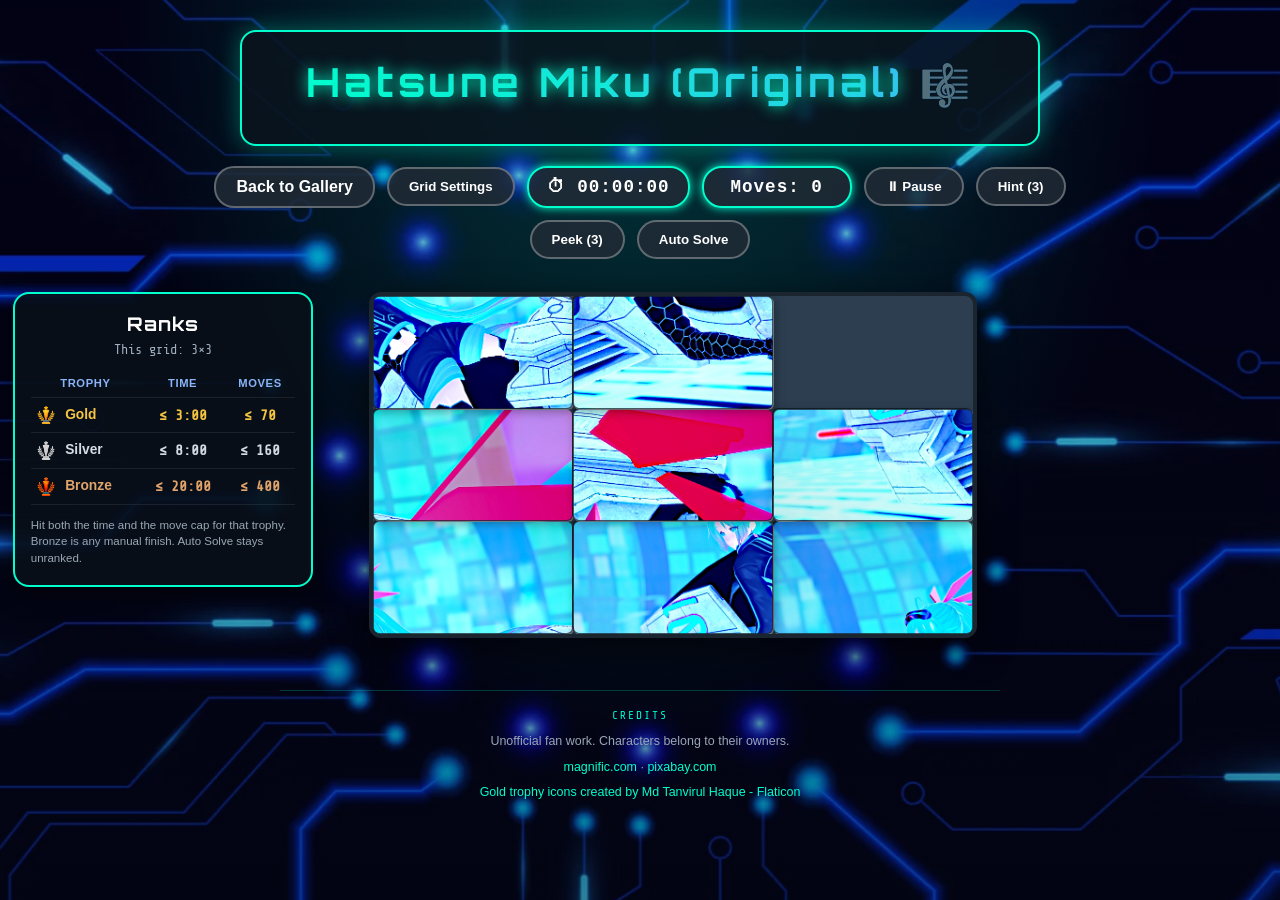
==== commit 3535cf6a: "Use square grids for Today's Stage and itch packaging. Daily stages now pick 3x3, 4x4, 5x5, or 6x6 s" ====
--- a/workspace_template.html
+++ b/workspace_template.html
@@ -4,7 +4,7 @@
     <meta charset="UTF-8">
     <meta name="viewport" content="width=device-width, initial-scale=1.0">
     <title>Sliding Puzzle Workspace</title>
-    <link rel="stylesheet" href="style_sheet.css?v=peek1">
+    <link rel="stylesheet" href="style_sheet.css?v=square1">
     <link rel="preload" as="image" href="icons/trophy-gold.png?v=crop2">
     <link rel="preload" as="image" href="icons/trophy-silver.png?v=crop2">
     <link rel="preload" as="image" href="icons/trophy-bronze.png?v=crop2">
@@ -163,9 +163,9 @@
         </p>
     </footer>
 
-    <script src="records.js?v=peek1"></script>
-    <script src="name-picker.js?v=peek1"></script>
-    <script src="ambient.js?v=peek1"></script>
-    <script src="engine_logic.js?v=peek1"></script>
+    <script src="records.js?v=square1"></script>
+    <script src="name-picker.js?v=square1"></script>
+    <script src="ambient.js?v=square1"></script>
+    <script src="engine_logic.js?v=square1"></script>
 </body>
 </html>
--- a/style_sheet.css
+++ b/style_sheet.css
@@ -924,20 +924,6 @@
     bottom: 30px;
 }
 
-/* Particle Systems */
-.particle {
-    position: absolute;
-    pointer-events: none;
-    border-radius: 50%;
-    animation: floatOut 0.6s ease-out forwards;
-    z-index: 2000;
-}
-
-@keyframes floatOut {
-    0% { transform: translate(0, 0) scale(1); opacity: 1; }
-    100% { transform: translate(var(--dx), var(--dy)) scale(0); opacity: 0; }
-}
-
 /* ==========================================================================
    Responsive gallery — tuned for itch.io embeds (e.g. 1280×720) and smaller
    ========================================================================== */
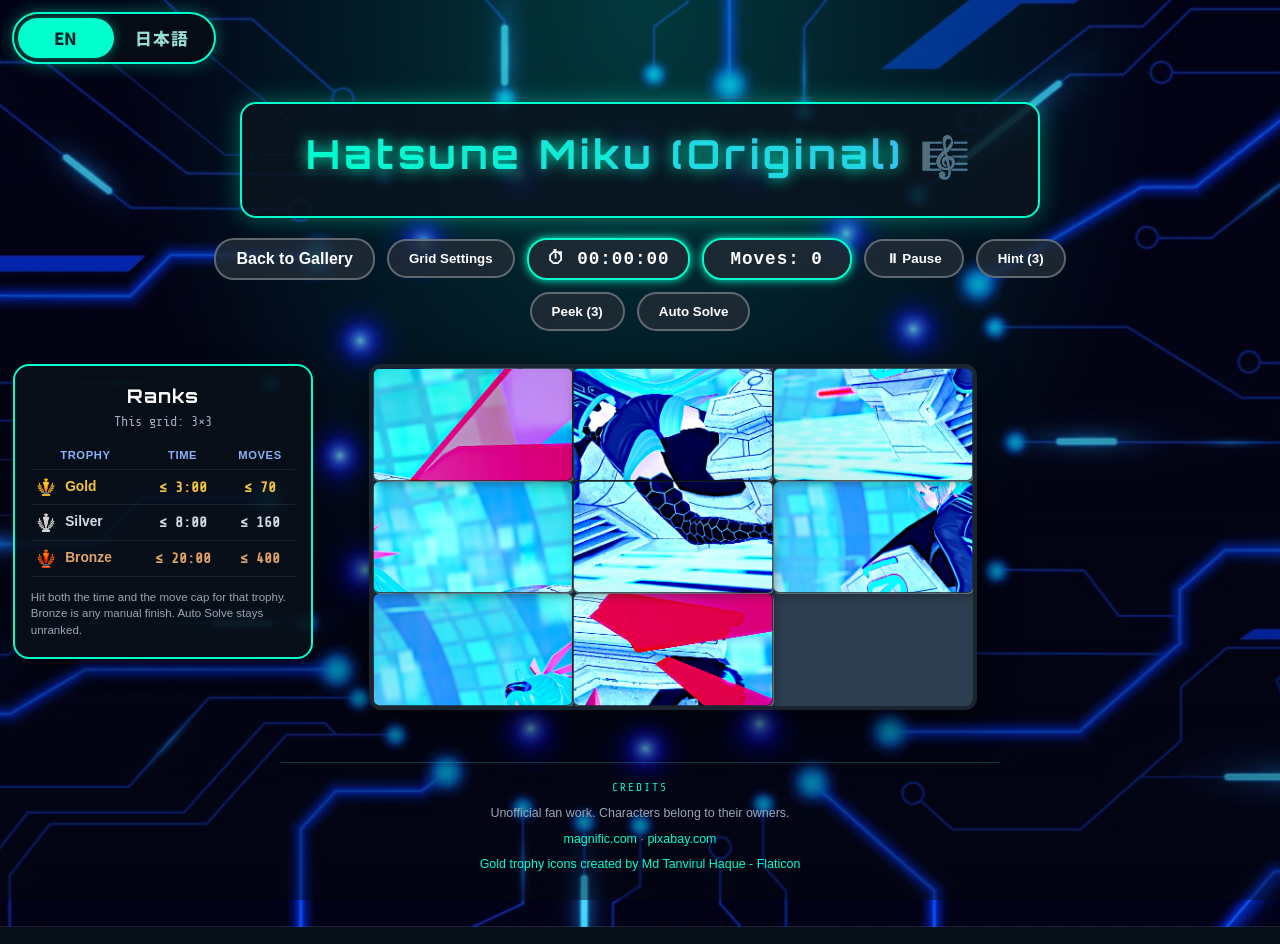
==== commit a9b540c7: "Add EN/JP language toggle and keep katakana character names. Large top-left EN | 日本語 control, rememb" ====
--- a/workspace_template.html
+++ b/workspace_template.html
@@ -4,12 +4,16 @@
     <meta charset="UTF-8">
     <meta name="viewport" content="width=device-width, initial-scale=1.0">
     <title>Sliding Puzzle Workspace</title>
-    <link rel="stylesheet" href="style_sheet.css?v=square1">
+    <link rel="stylesheet" href="style_sheet.css?v=i18n2">
     <link rel="preload" as="image" href="icons/trophy-gold.png?v=crop2">
     <link rel="preload" as="image" href="icons/trophy-silver.png?v=crop2">
     <link rel="preload" as="image" href="icons/trophy-bronze.png?v=crop2">
 </head>
 <body class="workspace-page">
+    <button type="button" id="lang-toggle" class="lang-toggle" data-i18n="meta.langToggle" data-i18n-attr="aria-label" aria-label="Switch language">
+        <span class="lang-opt is-active" data-lang="en" aria-pressed="true">EN</span>
+        <span class="lang-opt" data-lang="ja" aria-pressed="false">日本語</span>
+    </button>
     <div id="bgImageLayerA" class="bg-image-layer active"></div>
     <div id="bgImageLayerB" class="bg-image-layer"></div>
     <div class="bg-wash" aria-hidden="true"></div>
@@ -19,27 +23,27 @@
         <h1 id="game-title">Loading Puzzle...</h1>
     </header>
 
-    <main class="controls" aria-label="Game controls and stats">
-        <a href="index.html" class="back-btn">Back to Gallery</a>
-        <button class="size-btn" onclick="showModificationModal()" aria-haspopup="dialog" aria-controls="mod-modal-overlay">Grid Settings</button>
-        <div id="timer-display" class="timer-banner" role="status" aria-live="polite" aria-label="Elapsed Time">00:00:00</div>
-        <div id="move-display" class="timer-banner" role="status" aria-live="polite" aria-label="Moves Count">Moves: 0</div>
-        <button id="pause-btn" class="size-btn" onclick="togglePauseGame()">Pause</button>
-        <button id="hint-btn" class="size-btn" onclick="triggerHint()">Hint (<span id="hints-count">3</span>)</button>
-        <button id="peek-btn" class="size-btn" onclick="triggerPeek()">Peek (<span id="peeks-count">3</span>)</button>
-        <button id="solve-btn" class="size-btn" onclick="triggerAutoSolve()">Auto Solve</button>
+    <main class="controls" data-i18n="ws.controlsAria" data-i18n-attr="aria-label" aria-label="Game controls and stats">
+        <a href="index.html" class="back-btn" data-i18n="ws.back">Back to Gallery</a>
+        <button class="size-btn" onclick="showModificationModal()" aria-haspopup="dialog" aria-controls="mod-modal-overlay" data-i18n="ws.gridSettings">Grid Settings</button>
+        <div id="timer-display" class="timer-banner" role="status" aria-live="polite" data-i18n="ws.timerAria" data-i18n-attr="aria-label" aria-label="Elapsed Time">00:00:00</div>
+        <div id="move-display" class="timer-banner" role="status" aria-live="polite" data-i18n="ws.movesAria" data-i18n-attr="aria-label" aria-label="Moves Count">Moves: 0</div>
+        <button id="pause-btn" class="size-btn" onclick="togglePauseGame()" data-i18n="ws.pause">⏸ Pause</button>
+        <button id="hint-btn" class="size-btn" onclick="triggerHint()"><span data-i18n="ws.hint">Hint</span> (<span id="hints-count">3</span>)</button>
+        <button id="peek-btn" class="size-btn" onclick="triggerPeek()"><span data-i18n="ws.peek">Peek</span> (<span id="peeks-count">3</span>)</button>
+        <button id="solve-btn" class="size-btn" onclick="triggerAutoSolve()" data-i18n="ws.autoSolve">Auto Solve</button>
     </main>
 
     <div class="workspace-stage">
-        <aside id="rank-panel" class="rank-panel" aria-label="Rank requirements for this grid">
-            <h2>Ranks</h2>
+        <aside id="rank-panel" class="rank-panel" data-i18n="rank.panelAria" data-i18n-attr="aria-label" aria-label="Rank requirements for this grid">
+            <h2 data-i18n="rank.heading">Ranks</h2>
             <p id="rank-grid-label" class="rank-grid-label">This grid: 3×3</p>
             <table class="rank-table">
                 <thead>
                     <tr>
-                        <th scope="col">Trophy</th>
-                        <th scope="col">Time</th>
-                        <th scope="col">Moves</th>
+                        <th scope="col" data-i18n="rank.trophy">Trophy</th>
+                        <th scope="col" data-i18n="rank.time">Time</th>
+                        <th scope="col" data-i18n="rank.moves">Moves</th>
                     </tr>
                 </thead>
                 <tbody id="rank-table-body">
@@ -60,21 +64,21 @@
                     </tr>
                 </tbody>
             </table>
-            <p class="rank-note">Hit both the time and the move cap for that trophy. Bronze is any manual finish. Auto Solve stays unranked.</p>
+            <p class="rank-note" data-i18n="rank.note">Hit both the time and the move cap for that trophy. Bronze is any manual finish. Auto Solve stays unranked.</p>
         </aside>
-        <div id="puzzle-container" role="grid" aria-label="Sliding Puzzle Grid Board"></div>
+        <div id="puzzle-container" role="grid" data-i18n="ws.boardAria" data-i18n-attr="aria-label" aria-label="Sliding Puzzle Grid Board"></div>
     </div>
 
     <div id="peek-overlay" class="peek-overlay" aria-hidden="true">
-        <img id="peek-image" alt="Full illustration reference">
-        <p class="peek-caption">Reference</p>
+        <img id="peek-image" data-i18n="peek.alt" data-i18n-attr="alt" alt="Full illustration reference">
+        <p class="peek-caption" data-i18n="peek.caption">Reference</p>
     </div>
 
     <div id="mod-modal-overlay" class="modal-overlay" role="dialog" aria-modal="true" aria-labelledby="mod-modal-title" aria-describedby="mod-modal-desc" aria-hidden="true">
         <div class="modal-card" id="mod-modal-card">
-            <h2 id="mod-modal-title">Grid Size</h2>
-            <p id="mod-modal-desc">Pick a square grid. The timer stays paused while this is open.</p>
-            <div class="grid-size-picker" role="group" aria-label="Grid size">
+            <h2 id="mod-modal-title" data-i18n="grid.title">Grid Size</h2>
+            <p id="mod-modal-desc" data-i18n="grid.desc">Pick a square grid. The timer stays paused while this is open.</p>
+            <div class="grid-size-picker" role="group" data-i18n="grid.groupAria" data-i18n-attr="aria-label" aria-label="Grid size">
                 <button type="button" class="grid-size-btn" data-size="3" aria-pressed="false" onclick="selectGridSize(3)">3×3</button>
                 <button type="button" class="grid-size-btn" data-size="4" aria-pressed="false" onclick="selectGridSize(4)">4×4</button>
                 <button type="button" class="grid-size-btn" data-size="5" aria-pressed="false" onclick="selectGridSize(5)">5×5</button>
@@ -83,67 +87,67 @@
                 <button type="button" class="grid-size-btn" data-size="8" aria-pressed="false" onclick="selectGridSize(8)">8×8</button>
             </div>
             <div class="modal-actions">
-                <button class="modal-btn cancel" onclick="hideModificationModal()">Cancel</button>
-                <button class="modal-btn confirm" onclick="submitGridModification()">Apply Grid</button>
+                <button class="modal-btn cancel" onclick="hideModificationModal()" data-i18n="grid.cancel">Cancel</button>
+                <button class="modal-btn confirm" onclick="submitGridModification()" data-i18n="grid.apply">Apply Grid</button>
             </div>
         </div>
     </div>
 
     <div id="pause-modal-overlay" class="modal-overlay" role="dialog" aria-modal="true" aria-labelledby="pause-modal-title" aria-describedby="pause-modal-desc" aria-hidden="true">
         <div class="modal-card">
-            <h2 id="pause-modal-title">Paused</h2>
-            <p id="pause-modal-desc">Timer is frozen and the board is hidden. Reset shuffles a new board at this grid size.</p>
+            <h2 id="pause-modal-title" data-i18n="pauseModal.title">Paused</h2>
+            <p id="pause-modal-desc" data-i18n="pauseModal.desc">Timer is frozen and the board is hidden. Reset shuffles a new board at this grid size.</p>
             <div class="modal-actions">
-                <button class="modal-btn retry" type="button" onclick="resetPuzzleFromPause()">Reset Puzzle</button>
-                <button class="modal-btn confirm" type="button" onclick="togglePauseGame()">Resume</button>
+                <button class="modal-btn retry" type="button" onclick="resetPuzzleFromPause()" data-i18n="pauseModal.reset">Reset Puzzle</button>
+                <button class="modal-btn confirm" type="button" onclick="togglePauseGame()" data-i18n="pauseModal.resume">Resume</button>
             </div>
         </div>
     </div>
 
     <div id="victory-modal-overlay" class="modal-overlay" role="dialog" aria-modal="true" aria-labelledby="victory-title" aria-describedby="victory-message" aria-hidden="true">
         <div class="modal-card" id="victory-modal-card" style="width: 550px; max-width: 95%;">
-            <h2 id="victory-title">Clear!</h2>
-            <p id="victory-message">You finished the sliding puzzle.</p>
+            <h2 id="victory-title" data-i18n="victory.clear">Clear!</h2>
+            <p id="victory-message" data-i18n="victory.finished">You finished the sliding puzzle.</p>
             <div id="certificate-render-area" style="margin: 20px 0;"></div>
             <div class="modal-actions">
-                <a href="index.html" class="modal-btn confirm" style="text-decoration: none; text-align: center;">Back to Gallery</a>
-                <button class="modal-btn retry" onclick="restartCurrentPuzzle()">Play Again</button>
+                <a href="index.html" class="modal-btn confirm" style="text-decoration: none; text-align: center;" data-i18n="ws.back">Back to Gallery</a>
+                <button class="modal-btn retry" onclick="restartCurrentPuzzle()" data-i18n="victory.playAgain">Play Again</button>
             </div>
             <div class="social-share-strip">
-                <h3>Download or copy the certificate if you want to keep the result.</h3>
+                <h3 data-i18n="victory.share">Download or copy the certificate if you want to keep the result.</h3>
             </div>
         </div>
     </div>
 
     <div id="name-picker-overlay" class="modal-overlay name-picker-overlay" role="dialog" aria-modal="true" aria-labelledby="name-picker-title" aria-describedby="name-picker-desc" aria-hidden="true">
         <div class="modal-card name-picker-card" id="name-picker-card">
-            <p class="name-picker-kicker">Stage Clear</p>
-            <h2 id="name-picker-title">Pick your name</h2>
-            <p id="name-picker-desc" class="name-picker-desc">Tap a word to lock it in place.<br>Reroll unlocked words, then submit.</p>
+            <p class="name-picker-kicker" data-i18n="name.kicker">Stage Clear</p>
+            <h2 id="name-picker-title" data-i18n="name.title">Pick your name</h2>
+            <p id="name-picker-desc" class="name-picker-desc" data-i18n="name.desc" data-i18n-html>Tap a word to lock it in place.<br>Reroll unlocked words, then submit.</p>
             <p class="name-picker-preview" id="name-picker-preview" aria-live="polite">Neon Synth Rabbit</p>
             <div class="name-picker-slots">
                 <div class="name-slot" id="name-slot-0" role="button" tabindex="0" aria-pressed="false">
-                    <span class="name-slot-label">Adjective</span>
+                    <span class="name-slot-label" data-i18n="name.adjective">Adjective</span>
                     <span class="name-slot-word" id="name-slot-word-0">Neon</span>
                     <span class="name-slot-lock" id="name-slot-lock-0">Tap to lock</span>
-                    <button type="button" class="name-slot-reroll" id="name-slot-reroll-0">Reroll</button>
+                    <button type="button" class="name-slot-reroll" id="name-slot-reroll-0" data-i18n="name.rerollSlot">Reroll</button>
                 </div>
                 <div class="name-slot" id="name-slot-1" role="button" tabindex="0" aria-pressed="false">
-                    <span class="name-slot-label">Theme</span>
+                    <span class="name-slot-label" data-i18n="name.theme">Theme</span>
                     <span class="name-slot-word" id="name-slot-word-1">Synth</span>
                     <span class="name-slot-lock" id="name-slot-lock-1">Tap to lock</span>
-                    <button type="button" class="name-slot-reroll" id="name-slot-reroll-1">Reroll</button>
+                    <button type="button" class="name-slot-reroll" id="name-slot-reroll-1" data-i18n="name.rerollSlot">Reroll</button>
                 </div>
                 <div class="name-slot" id="name-slot-2" role="button" tabindex="0" aria-pressed="false">
-                    <span class="name-slot-label">Noun</span>
+                    <span class="name-slot-label" data-i18n="name.noun">Noun</span>
                     <span class="name-slot-word" id="name-slot-word-2">Rabbit</span>
                     <span class="name-slot-lock" id="name-slot-lock-2">Tap to lock</span>
-                    <button type="button" class="name-slot-reroll" id="name-slot-reroll-2">Reroll</button>
+                    <button type="button" class="name-slot-reroll" id="name-slot-reroll-2" data-i18n="name.rerollSlot">Reroll</button>
                 </div>
             </div>
             <div class="name-picker-actions">
-                <button type="button" class="modal-btn name-reroll" id="name-reroll-btn">🎲 Reroll Name</button>
-                <button type="button" class="modal-btn confirm name-submit" id="name-submit-btn">💾 Submit Score</button>
+                <button type="button" class="modal-btn name-reroll" id="name-reroll-btn" data-i18n="name.rerollName">🎲 Reroll Name</button>
+                <button type="button" class="modal-btn confirm name-submit" id="name-submit-btn" data-i18n="name.submit">💾 Submit Score</button>
             </div>
         </div>
     </div>
@@ -151,8 +155,8 @@
     <div id="toast-notification" class="toast-container" role="alert" aria-live="assertive"></div>
 
     <footer class="site-footer">
-        <p class="footer-kicker">Credits</p>
-        <p>Unofficial fan work. Characters belong to their owners.</p>
+        <p class="footer-kicker" data-i18n="footer.credits">Credits</p>
+        <p data-i18n="footer.unofficial">Unofficial fan work. Characters belong to their owners.</p>
         <p>
             <a href="https://magnific.com" rel="noopener noreferrer" target="_blank">magnific.com</a>
             ·
@@ -163,9 +167,10 @@
         </p>
     </footer>
 
-    <script src="records.js?v=square1"></script>
-    <script src="name-picker.js?v=square1"></script>
-    <script src="ambient.js?v=square1"></script>
-    <script src="engine_logic.js?v=square1"></script>
+    <script src="records.js?v=i18n2"></script>
+    <script src="i18n.js?v=i18n2"></script>
+    <script src="name-picker.js?v=i18n2"></script>
+    <script src="ambient.js?v=i18n2"></script>
+    <script src="engine_logic.js?v=i18n2"></script>
 </body>
 </html>
--- a/style_sheet.css
+++ b/style_sheet.css
@@ -1,5 +1,5 @@
 /* Import Theme Fonts from Google Fonts */
-@import url('https://fonts.googleapis.com/css2?family=Orbitron:wght@700;900&family=Great+Vibes&family=Cinzel:wght@700;900&family=Metal+Mania&family=Share+Tech+Mono&display=swap');
+@import url('https://fonts.googleapis.com/css2?family=Orbitron:wght@700;900&family=Great+Vibes&family=Cinzel:wght@700;900&family=Metal+Mania&family=Share+Tech+Mono&family=Noto+Sans+JP:wght@400;700;900&display=swap');
 
 :root {
     --ambient-color: #00ffcc;
@@ -13,7 +13,7 @@
 
 body {
     margin: 0;
-    padding: 0 0 40px 0;
+    padding: 72px 0 40px 0;
     font-family: 'Segoe UI', Tahoma, Geneva, Verdana, sans-serif;
     background: #071018;
     display: flex;
@@ -25,6 +25,87 @@
     overflow-y: auto;
     box-sizing: border-box;
     position: relative;
+}
+
+html[lang="ja"] body {
+    font-family: 'Noto Sans JP', 'Segoe UI', Tahoma, Geneva, Verdana, sans-serif;
+}
+
+html[lang="ja"] header h1,
+html[lang="ja"] .card-title,
+html[lang="ja"] .daily-stage h2,
+html[lang="ja"] .modal-card h2,
+html[lang="ja"] .name-picker-desc,
+html[lang="ja"] .rank-panel,
+html[lang="ja"] .size-btn,
+html[lang="ja"] .modal-btn,
+html[lang="ja"] .back-btn,
+html[lang="ja"] .daily-play,
+html[lang="ja"] .rank-dl-btn,
+html[lang="ja"] .week-tally,
+html[lang="ja"] .site-footer {
+    font-family: 'Noto Sans JP', 'Orbitron', sans-serif;
+    letter-spacing: 0.06em;
+}
+
+.lang-toggle {
+    position: fixed;
+    top: 12px;
+    left: 12px;
+    z-index: 250000;
+    display: flex;
+    align-items: stretch;
+    gap: 0;
+    min-height: 52px;
+    padding: 4px;
+    border-radius: 999px;
+    border: 2px solid #00ffcc;
+    background: rgba(6, 14, 22, 0.92);
+    box-shadow: 0 0 18px rgba(0, 255, 204, 0.35);
+    cursor: pointer;
+    color: #e8f6f4;
+    font-family: 'Noto Sans JP', 'Share Tech Mono', sans-serif;
+    user-select: none;
+    touch-action: manipulation;
+}
+
+.lang-toggle:hover,
+.lang-toggle:focus-visible {
+    filter: brightness(1.08);
+    outline: none;
+}
+
+.lang-opt {
+    display: flex;
+    align-items: center;
+    justify-content: center;
+    min-width: 64px;
+    padding: 8px 16px;
+    border-radius: 999px;
+    font-size: 1.05rem;
+    font-weight: 800;
+    letter-spacing: 0.04em;
+    color: #9adfd4;
+    pointer-events: auto;
+}
+
+.lang-opt.is-active {
+    background: #00ffcc;
+    color: #04222a;
+    box-shadow: 0 0 12px rgba(0, 255, 204, 0.45);
+}
+
+@media screen and (max-width: 700px) {
+    .lang-toggle {
+        min-height: 48px;
+        top: 8px;
+        left: 8px;
+    }
+    .lang-opt {
+        min-width: 56px;
+        padding: 7px 12px;
+        font-size: 0.98rem;
+    }
 }
 
 .bg-image-layer {
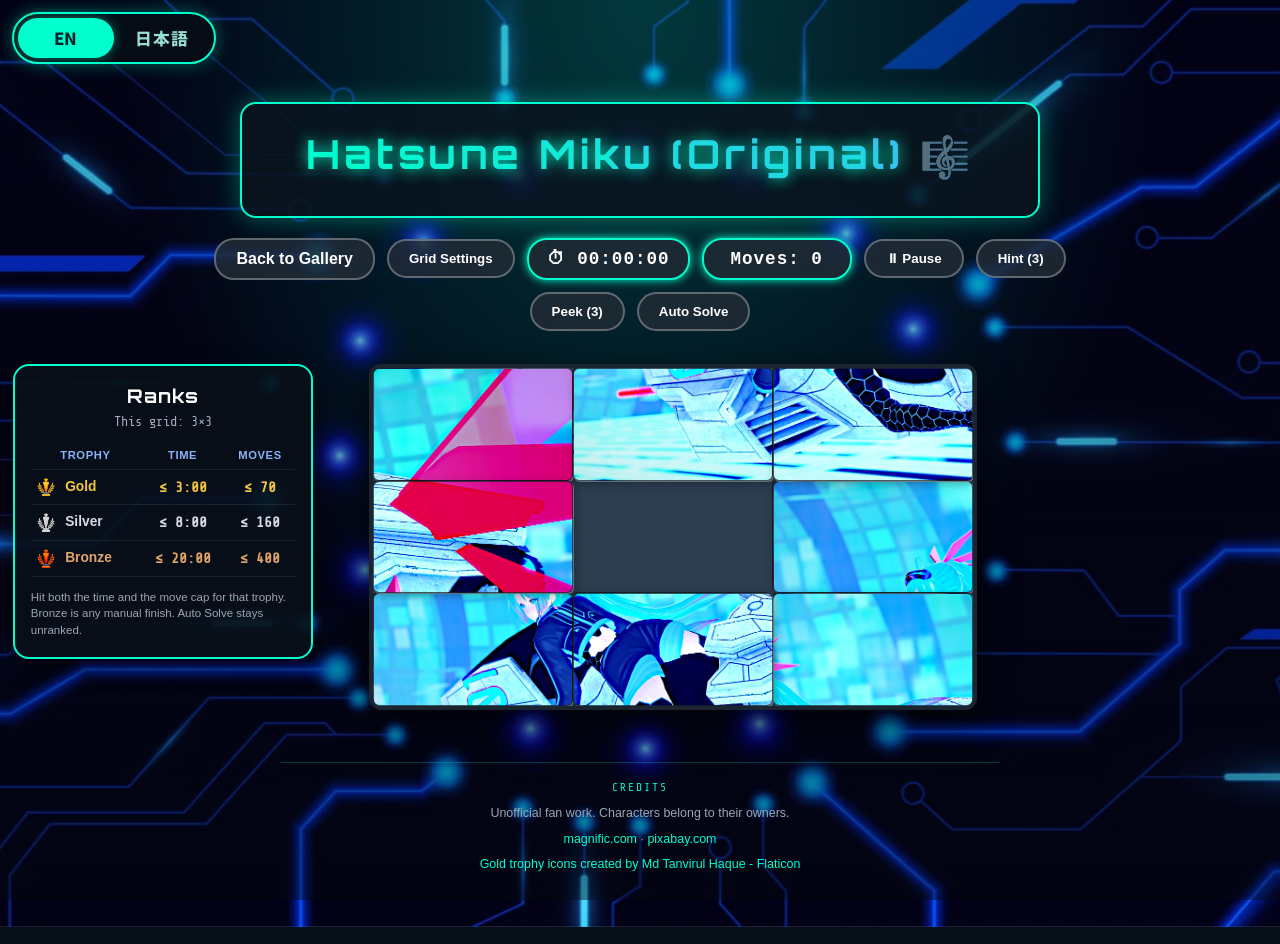
==== commit f9874ab5: "Scale Japanese character banners so Honey Whip and VFlower fit the cards." ====
--- a/workspace_template.html
+++ b/workspace_template.html
@@ -4,7 +4,7 @@
     <meta charset="UTF-8">
     <meta name="viewport" content="width=device-width, initial-scale=1.0">
     <title>Sliding Puzzle Workspace</title>
-    <link rel="stylesheet" href="style_sheet.css?v=i18n2">
+    <link rel="stylesheet" href="style_sheet.css?v=i18n3">
     <link rel="preload" as="image" href="icons/trophy-gold.png?v=crop2">
     <link rel="preload" as="image" href="icons/trophy-silver.png?v=crop2">
     <link rel="preload" as="image" href="icons/trophy-bronze.png?v=crop2">
--- a/style_sheet.css
+++ b/style_sheet.css
@@ -32,7 +32,6 @@
 }
 
 html[lang="ja"] header h1,
-html[lang="ja"] .card-title,
 html[lang="ja"] .daily-stage h2,
 html[lang="ja"] .modal-card h2,
 html[lang="ja"] .name-picker-desc,
@@ -46,6 +45,23 @@
 html[lang="ja"] .site-footer {
     font-family: 'Noto Sans JP', 'Orbitron', sans-serif;
     letter-spacing: 0.06em;
+}
+
+html[lang="ja"] header p,
+html[lang="ja"] .week-tally-kicker,
+html[lang="ja"] .week-tally-range,
+html[lang="ja"] .week-tally-reset,
+html[lang="ja"] .daily-kicker,
+html[lang="ja"] .daily-meta,
+html[lang="ja"] .gallery-progress {
+    font-family: 'Noto Sans JP', 'Share Tech Mono', sans-serif;
+    letter-spacing: 0.04em;
+}
+
+html[lang="ja"] .daily-kicker,
+html[lang="ja"] .week-tally-kicker {
+    letter-spacing: 0.08em;
+    text-transform: none;
 }
 
 .lang-toggle {
@@ -243,6 +259,8 @@
     background-position: center;
     box-shadow: 0 0 16px var(--glow-color, var(--theme-color));
     box-sizing: border-box;
+    container-type: inline-size;
+    container-name: charcard;
 }
 
 .character-box::after {
@@ -376,6 +394,41 @@
         3px 3px 0px #300060, 
         0px 0px 15px rgba(153, 51, 255, 0.95),
         0px 0px 25px rgba(153, 51, 255, 0.5);
+}
+
+/* Japanese names are wider than the Latin display fonts these sizes were built for. */
+html[lang="ja"] .card-title {
+    font-family: 'Noto Sans JP', sans-serif;
+    font-weight: 900;
+    letter-spacing: 0.03em;
+    white-space: nowrap;
+    padding: 0 12px;
+    max-width: 100%;
+    box-sizing: border-box;
+    line-height: 1.2;
+    text-align: center;
+}
+
+html[lang="ja"] .miku-original-card .card-title {
+    font-size: clamp(1.25rem, 14cqi, 1.85rem);
+}
+
+html[lang="ja"] .miku-supreme-card .card-title {
+    font-size: clamp(1.15rem, 12cqi, 1.7rem);
+}
+
+html[lang="ja"] .miku-honey-card .card-title {
+    font-size: clamp(1.05rem, 10.4cqi, 1.62rem);
+    letter-spacing: 0.02em;
+}
+
+html[lang="ja"] .miku-25ji-card .card-title {
+    font-size: clamp(1.35rem, 16cqi, 2rem);
+}
+
+html[lang="ja"] .vflower-card .card-title {
+    font-size: clamp(0.98rem, 9.4cqi, 1.48rem);
+    letter-spacing: 0.02em;
 }
 
 /* Horizontal Thumbnail Choice Track — wraps so puzzle picks are never clipped */
@@ -1049,6 +1102,15 @@
     .miku-honey-card .card-title {
         font-size: 2rem;
     }
+    html[lang="ja"] .card-title {
+        white-space: nowrap;
+    }
+    html[lang="ja"] .miku-honey-card .card-title {
+        font-size: clamp(1.15rem, 10.4cqi, 1.7rem);
+    }
+    html[lang="ja"] .vflower-card .card-title {
+        font-size: clamp(1.05rem, 9.4cqi, 1.55rem);
+    }
     .thumb-link {
         width: 72px;
         height: 44px;
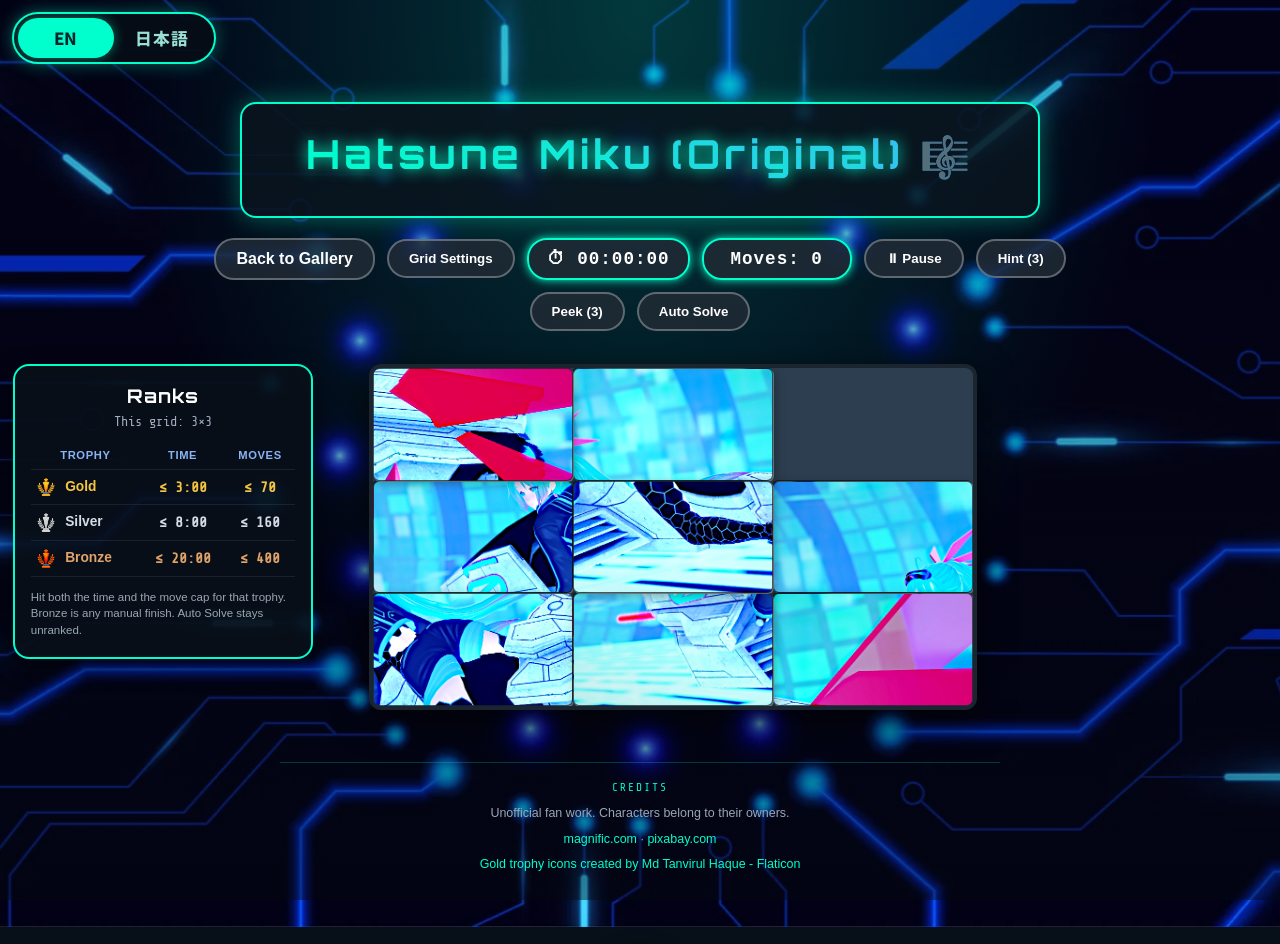
==== commit 85deb0a8: "Use dual EN/JP Vocaloid name lists and never generate producer names." ====
--- a/workspace_template.html
+++ b/workspace_template.html
@@ -4,7 +4,7 @@
     <meta charset="UTF-8">
     <meta name="viewport" content="width=device-width, initial-scale=1.0">
     <title>Sliding Puzzle Workspace</title>
-    <link rel="stylesheet" href="style_sheet.css?v=i18n3">
+    <link rel="stylesheet" href="style_sheet.css?v=i18n4">
     <link rel="preload" as="image" href="icons/trophy-gold.png?v=crop2">
     <link rel="preload" as="image" href="icons/trophy-silver.png?v=crop2">
     <link rel="preload" as="image" href="icons/trophy-bronze.png?v=crop2">
@@ -169,7 +169,7 @@
 
     <script src="records.js?v=i18n2"></script>
     <script src="i18n.js?v=i18n2"></script>
-    <script src="name-picker.js?v=i18n2"></script>
+    <script src="name-picker.js?v=names1"></script>
     <script src="ambient.js?v=i18n2"></script>
     <script src="engine_logic.js?v=i18n2"></script>
 </body>
--- a/style_sheet.css
+++ b/style_sheet.css
@@ -62,6 +62,26 @@
 html[lang="ja"] .week-tally-kicker {
     letter-spacing: 0.08em;
     text-transform: none;
+}
+
+html[lang="ja"] .name-picker-kicker,
+html[lang="ja"] .name-picker-preview,
+html[lang="ja"] .name-slot-label,
+html[lang="ja"] .name-slot-word,
+html[lang="ja"] .name-slot-lock {
+    font-family: 'Noto Sans JP', 'Share Tech Mono', sans-serif;
+    letter-spacing: 0.04em;
+    text-transform: none;
+}
+
+html[lang="ja"] .name-slot-word {
+    font-size: 1.02rem;
+    line-height: 1.3;
+    word-break: keep-all;
+}
+
+html[lang="ja"] .name-picker-preview {
+    font-size: clamp(1.02rem, 3.2vw, 1.4rem);
 }
 
 .lang-toggle {
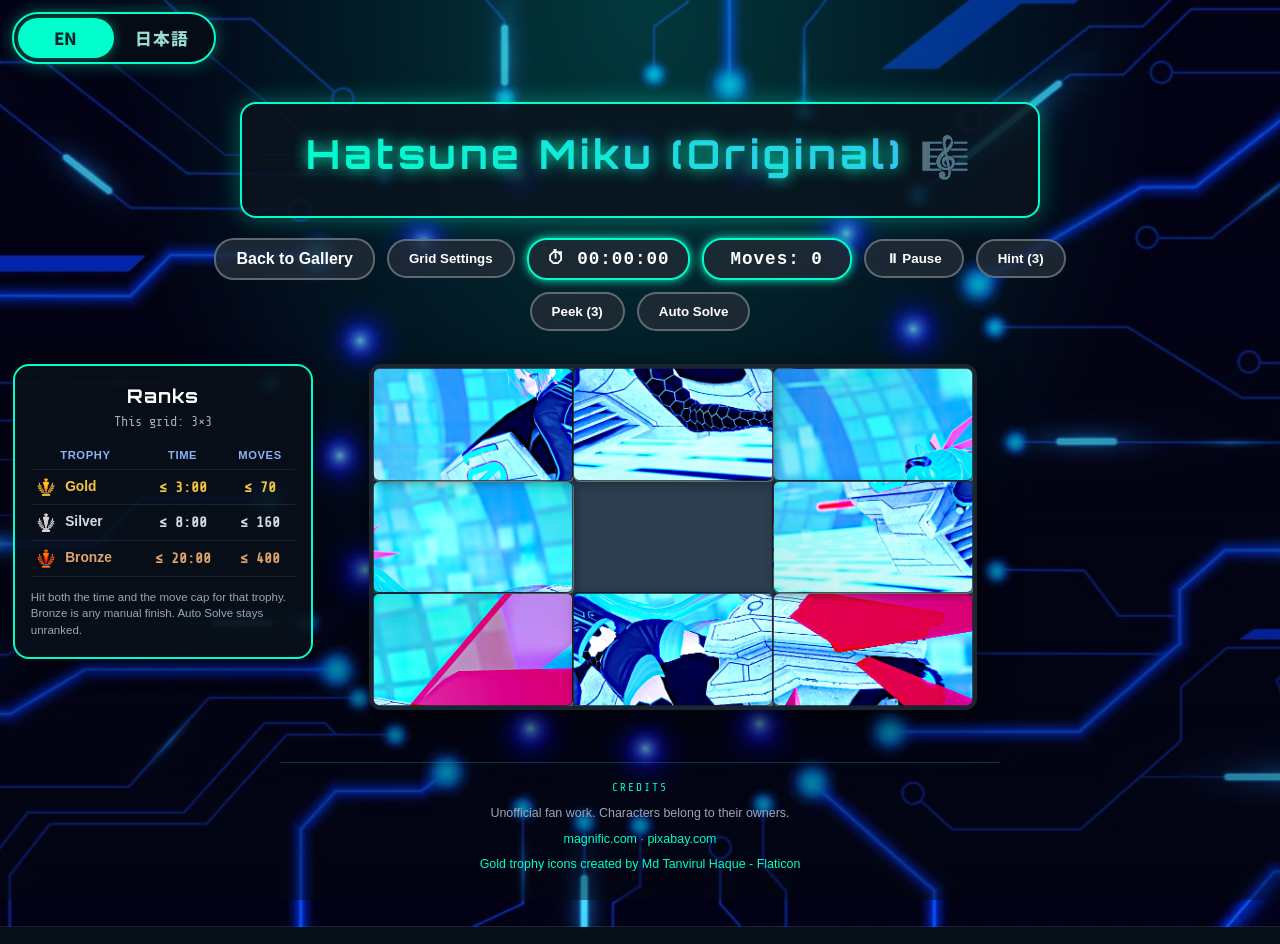
==== commit aea90259: "Keep Japanese puzzle titles glowing instead of wrapping kana as emoji." ====
--- a/workspace_template.html
+++ b/workspace_template.html
@@ -171,6 +171,6 @@
     <script src="i18n.js?v=i18n2"></script>
     <script src="name-picker.js?v=names1"></script>
     <script src="ambient.js?v=i18n2"></script>
-    <script src="engine_logic.js?v=i18n2"></script>
+    <script src="engine_logic.js?v=glow1"></script>
 </body>
 </html>
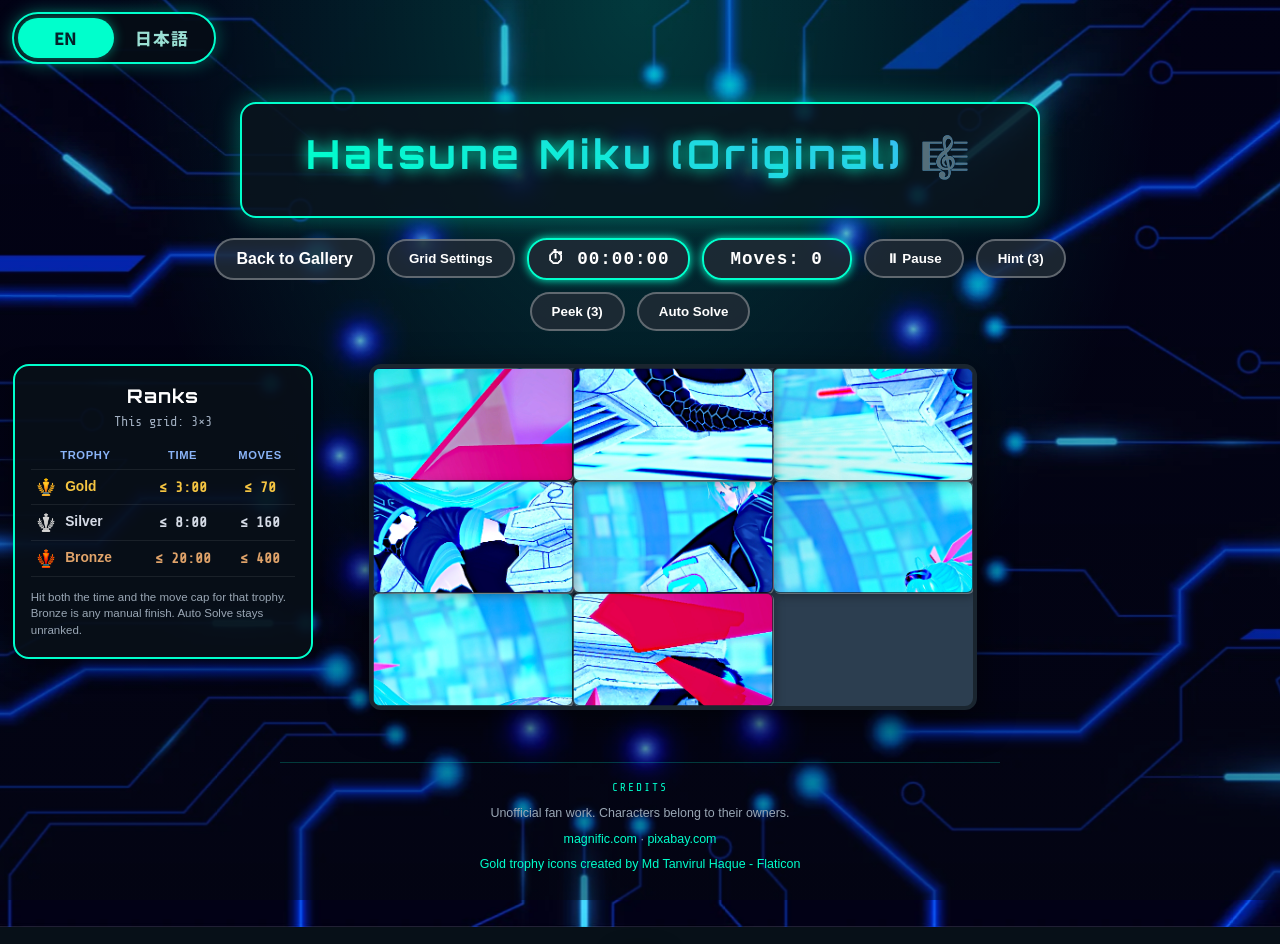
==== commit 5417f67b: "Fit English Hatsune Miku banner and document the itch EN/JP pack." ====
--- a/workspace_template.html
+++ b/workspace_template.html
@@ -4,7 +4,7 @@
     <meta charset="UTF-8">
     <meta name="viewport" content="width=device-width, initial-scale=1.0">
     <title>Sliding Puzzle Workspace</title>
-    <link rel="stylesheet" href="style_sheet.css?v=i18n4">
+    <link rel="stylesheet" href="style_sheet.css?v=itch1">
     <link rel="preload" as="image" href="icons/trophy-gold.png?v=crop2">
     <link rel="preload" as="image" href="icons/trophy-silver.png?v=crop2">
     <link rel="preload" as="image" href="icons/trophy-bronze.png?v=crop2">
--- a/style_sheet.css
+++ b/style_sheet.css
@@ -84,6 +84,11 @@
     font-size: clamp(1.02rem, 3.2vw, 1.4rem);
 }
 
+html[lang="ja"] .peek-caption {
+    font-family: 'Noto Sans JP', 'Share Tech Mono', sans-serif;
+    letter-spacing: 0.04em;
+}
+
 .lang-toggle {
     position: fixed;
     top: 12px;
@@ -342,6 +347,10 @@
 .miku-original-card .card-title {
     font-family: 'Orbitron', sans-serif;
     font-weight: 900;
+    font-size: clamp(1.35rem, 12.2cqi, 2.1rem);
+    padding: 0 10px;
+    max-width: 100%;
+    box-sizing: border-box;
     background: linear-gradient(180deg, #ffffff 30%, #a3fff2 100%);
     background-clip: text;
     -webkit-background-clip: text;
